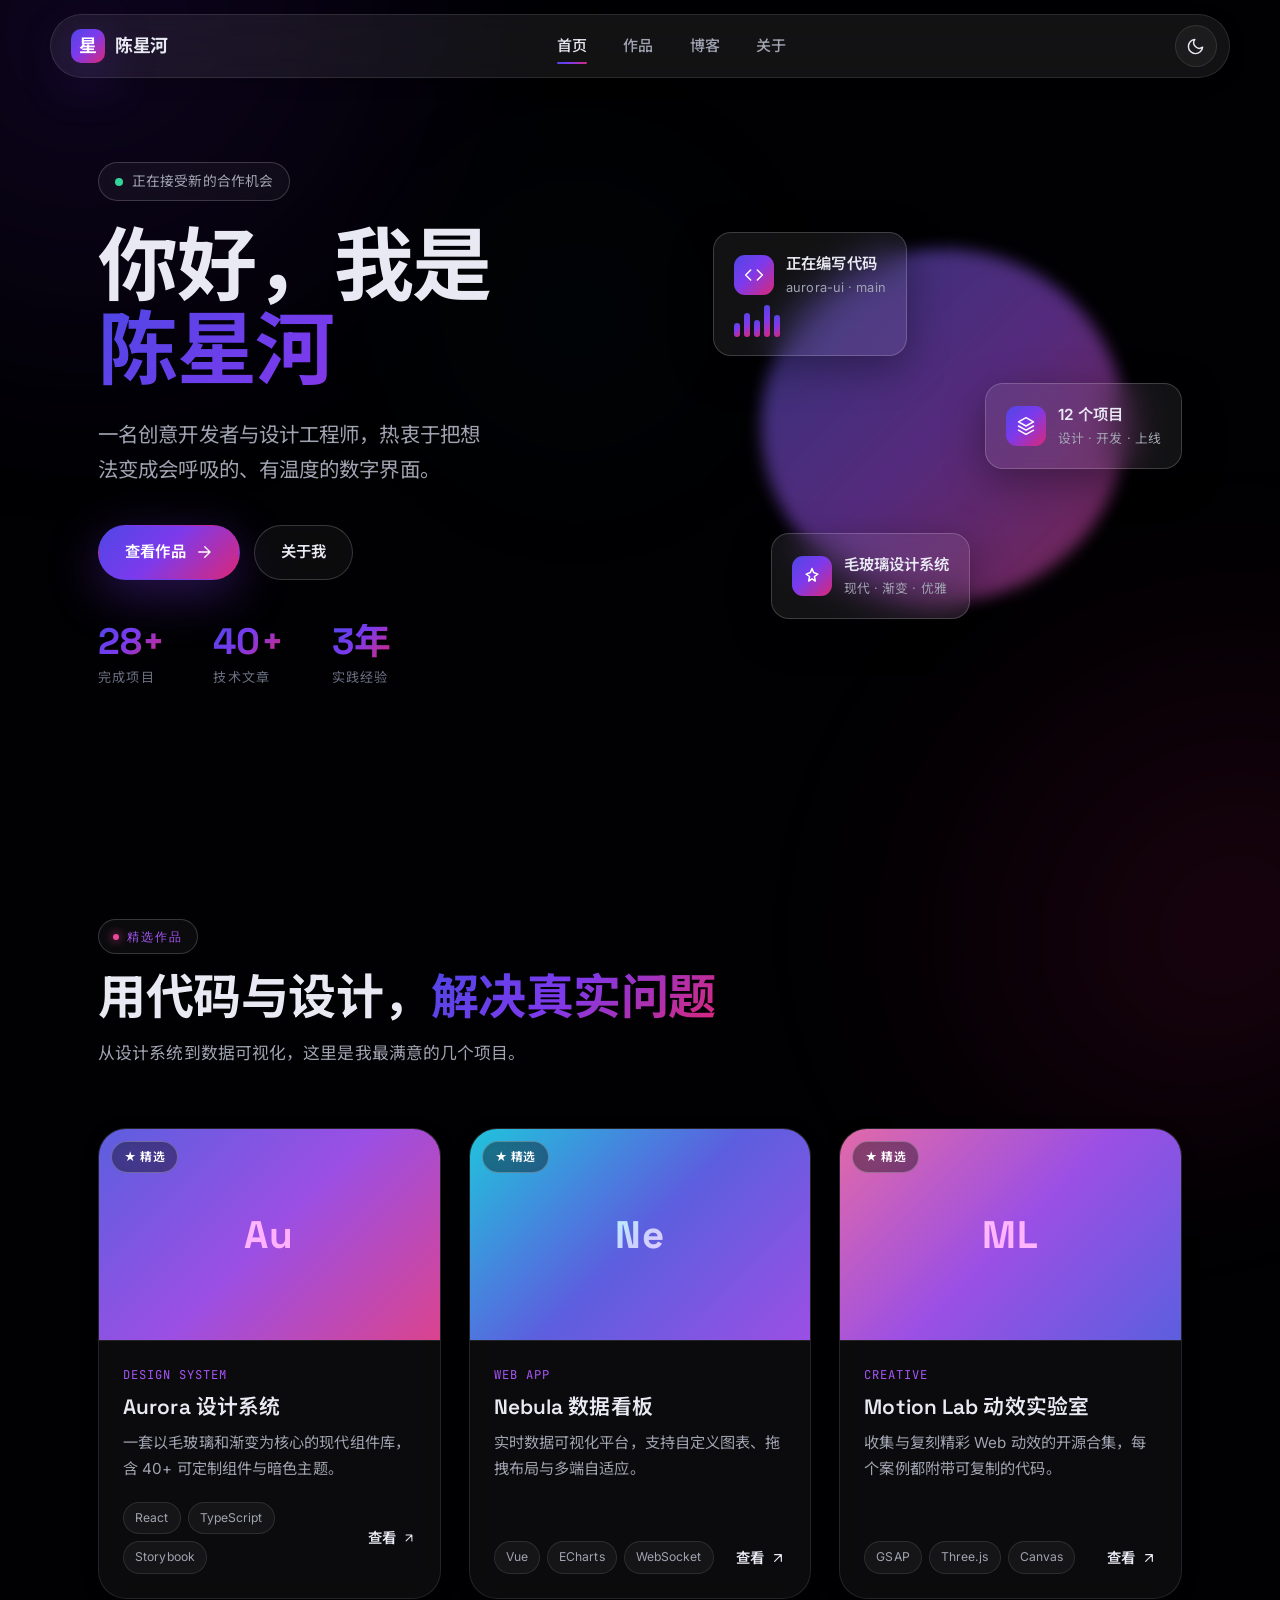
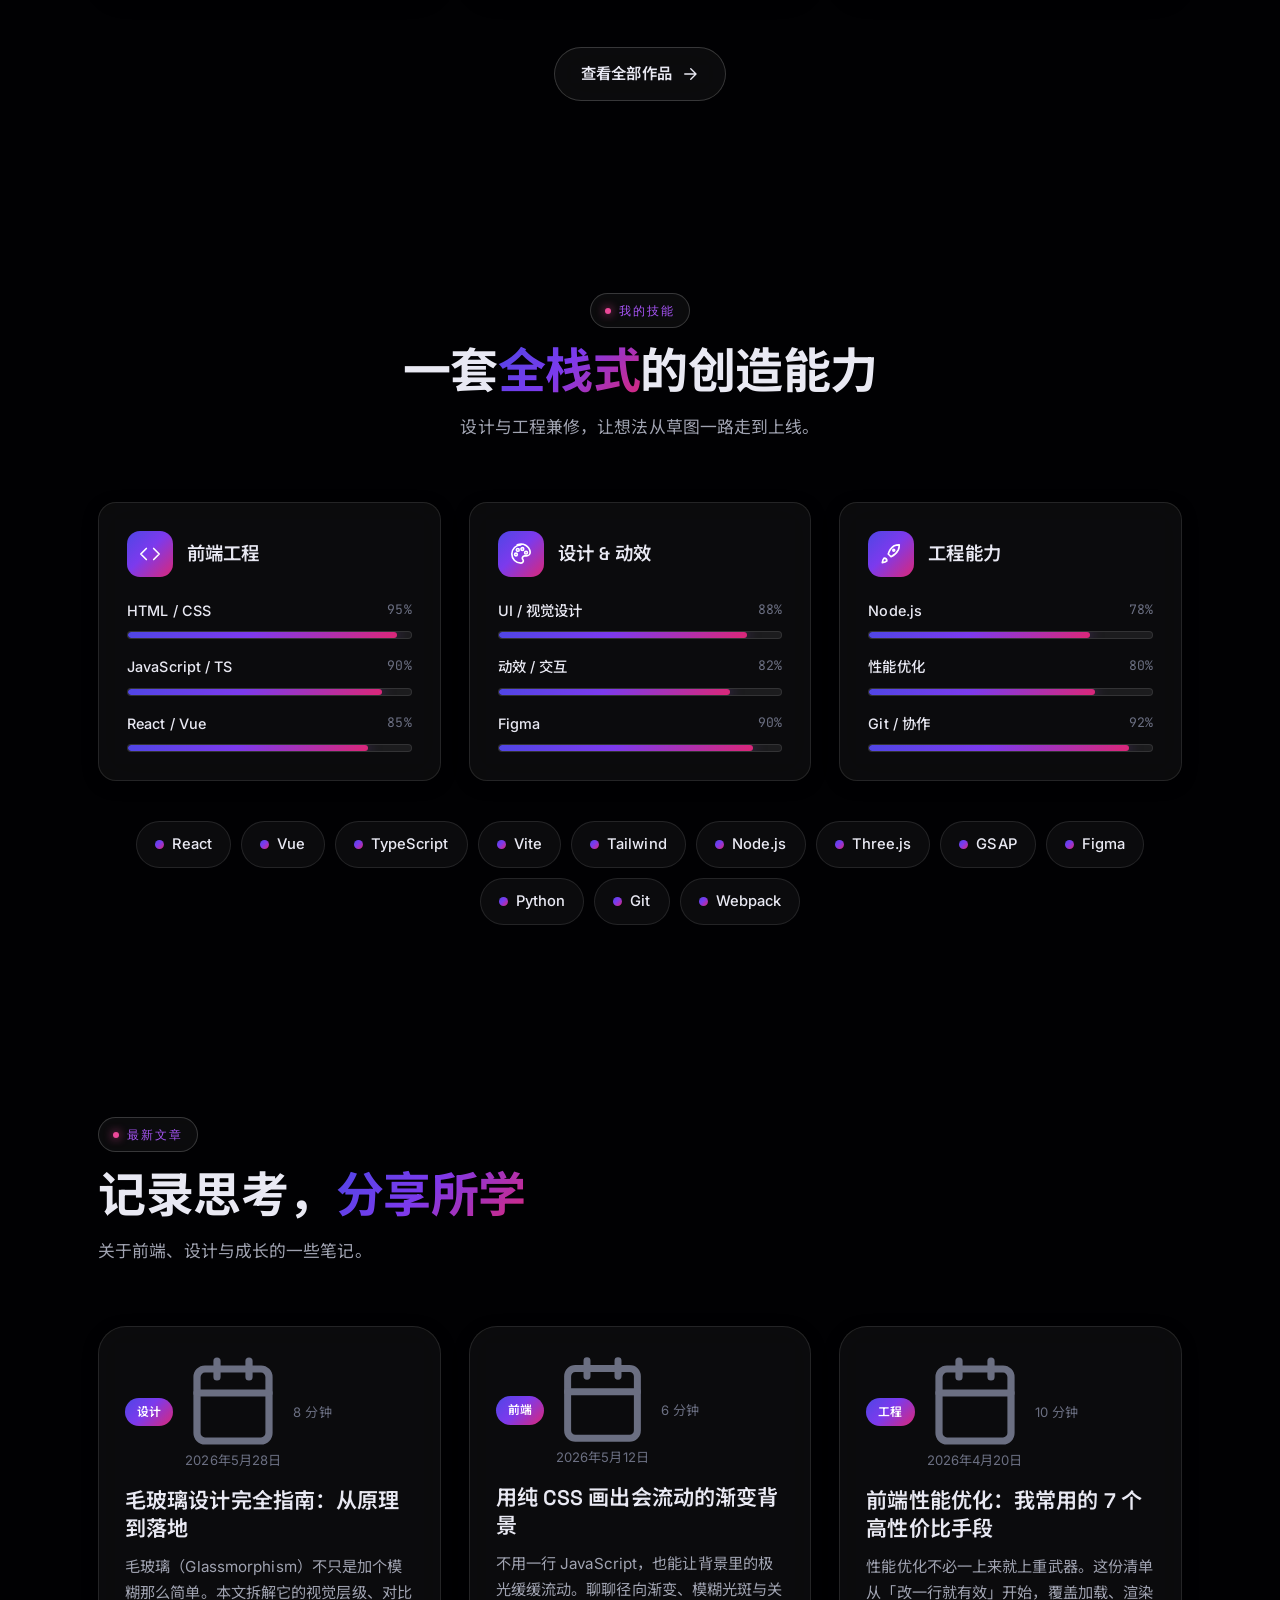
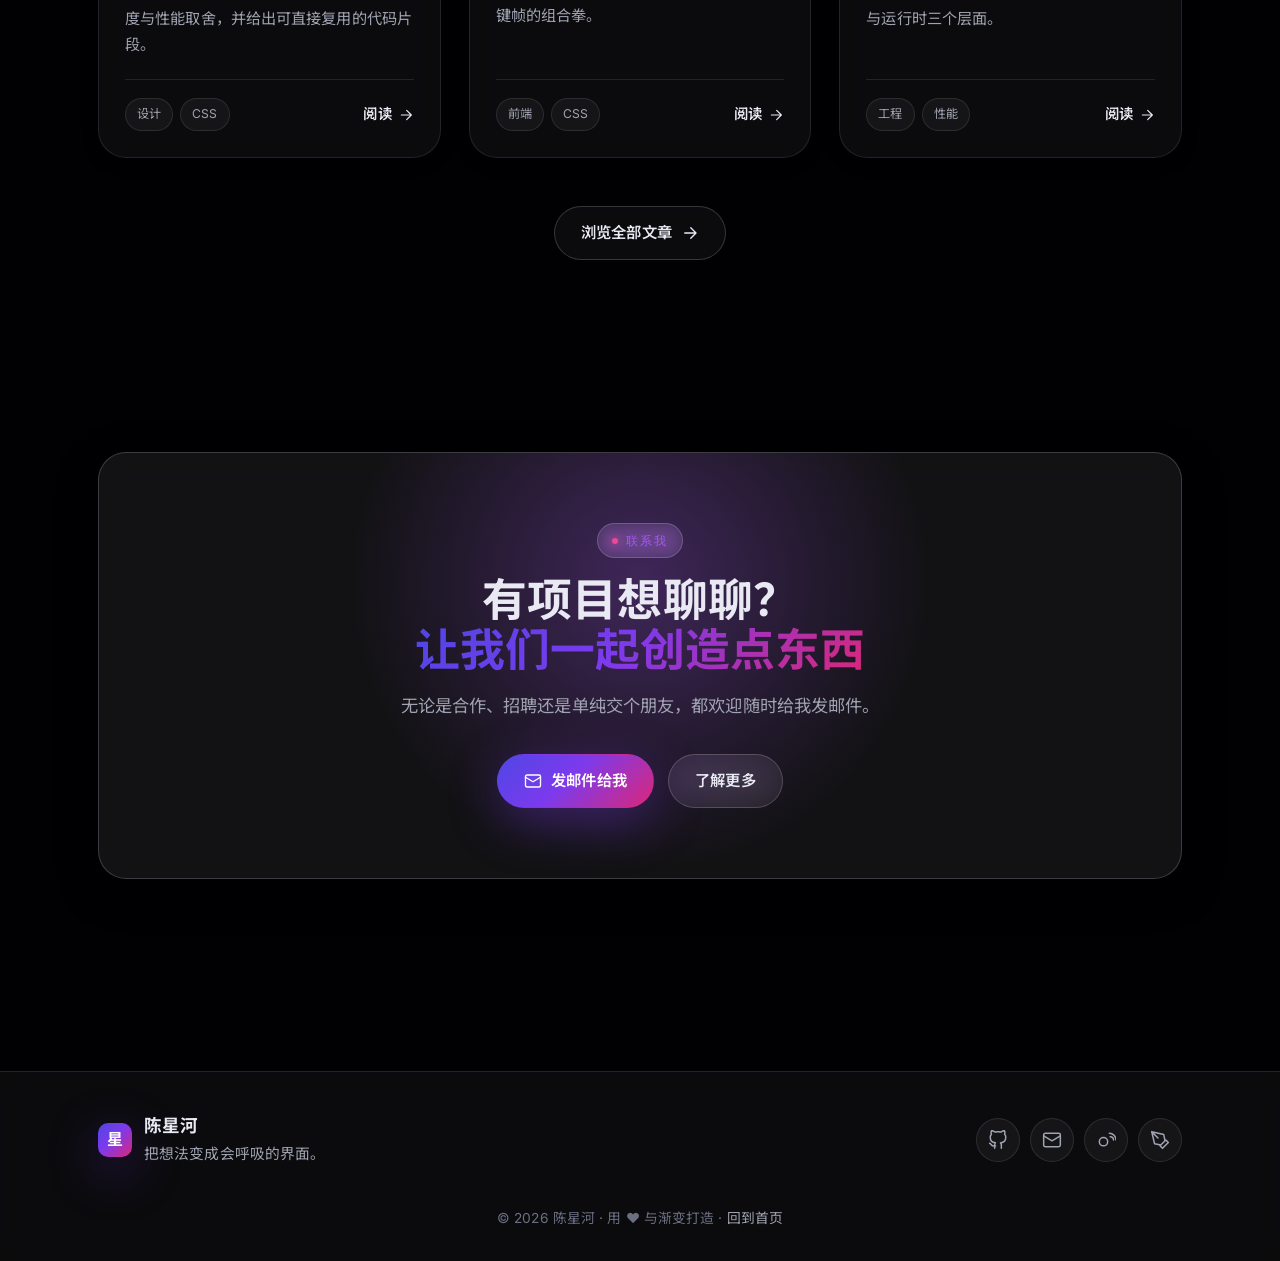
==== index.html @ 420e7c17 "feat: 个人博客与作品集网站（现代渐变·毛玻璃，亮/暗双主题）" ====
<!DOCTYPE html>
<html lang="zh-CN">
<head>
  <meta charset="UTF-8" />
  <meta name="viewport" content="width=device-width, initial-scale=1.0" />
  <title>陈星河 · 创意开发者与设计工程师</title>
  <meta name="description" content="陈星河的个人网站 —— 创意开发者、设计工程师。作品集与技术博客，专注现代界面、动效与体验设计。" />
  <link rel="icon" href="data:image/svg+xml,%3Csvg xmlns='http://www.w3.org/2000/svg' viewBox='0 0 32 32'%3E%3Cdefs%3E%3ClinearGradient id='g' x1='0' y1='0' x2='1' y2='1'%3E%3Cstop offset='0' stop-color='%236366f1'/%3E%3Cstop offset='.5' stop-color='%23a855f7'/%3E%3Cstop offset='1' stop-color='%23ec4899'/%3E%3C/linearGradient%3E%3C/defs%3E%3Crect width='32' height='32' rx='8' fill='url(%23g)'/%3E%3Cpath d='M16 7l2.3 6.2L24.5 15l-6.2 2.3L16 23.5l-2.3-6.2L7.5 15z' fill='white'/%3E%3C/svg%3E" />
  <link rel="preconnect" href="https://fonts.googleapis.com" />
  <link rel="preconnect" href="https://fonts.gstatic.com" crossorigin />
  <link href="https://fonts.googleapis.com/css2?family=Space+Grotesk:wght@400;500;600;700&family=Inter:wght@400;500;600;700&family=JetBrains+Mono:wght@400;500&family=Noto+Sans+SC:wght@400;500;700&display=swap" rel="stylesheet" />
  <link rel="stylesheet" href="css/style.css?v=3" />
  <link rel="stylesheet" href="css/components.css?v=3" />
  <script>(function(){try{if(localStorage.getItem('theme')==='light'){document.documentElement.setAttribute('data-theme','light');}}catch(e){}})();</script>
</head>
<body>
  <main>
    <!-- ============ HERO ============ -->
    <header class="hero">
      <div class="container hero__grid">
        <div class="hero__intro">
          <span class="hero__badge"><span class="dot"></span>正在接受新的合作机会</span>
          <h1 class="hero__title">
            <span class="line">你好，我是</span>
            <span class="line text-grad">陈星河</span>
          </h1>
          <p class="hero__lead">一名创意开发者与设计工程师，热衷于把想法变成会呼吸的、有温度的数字界面。</p>
          <div class="hero__cta">
            <a class="btn btn--primary" href="projects.html">
              查看作品
              <svg viewBox="0 0 24 24" fill="none" stroke="currentColor" stroke-width="1.8" stroke-linecap="round" stroke-linejoin="round"><path d="M5 12h14M13 5l7 7-7 7"/></svg>
            </a>
            <a class="btn btn--ghost" href="about.html">关于我</a>
          </div>
          <div class="hero__meta" id="hero-stats"></div>
        </div>

        <div class="hero__visual">
          <div class="hero__orb"></div>
          <div class="float-card float-card--a glass">
            <div class="fc-row">
              <span class="fc-ico">
                <svg viewBox="0 0 24 24" fill="none" stroke="currentColor" stroke-width="1.8" stroke-linecap="round" stroke-linejoin="round"><path d="M16 18l6-6-6-6M8 6l-6 6 6 6"/></svg>
              </span>
              <div>
                <div class="fc-title">正在编写代码</div>
                <div class="fc-sub">aurora-ui · main</div>
              </div>
            </div>
            <div class="spark"><i></i><i></i><i></i><i></i><i></i></div>
          </div>

          <div class="float-card float-card--b glass">
            <div class="fc-row">
              <span class="fc-ico">
                <svg viewBox="0 0 24 24" fill="none" stroke="currentColor" stroke-width="1.8" stroke-linecap="round" stroke-linejoin="round"><path d="M12 2l9 5-9 5-9-5 9-5zM3 12l9 5 9-5M3 17l9 5 9-5"/></svg>
              </span>
              <div>
                <div class="fc-title">12 个项目</div>
                <div class="fc-sub">设计 · 开发 · 上线</div>
              </div>
            </div>
          </div>

          <div class="float-card float-card--c glass">
            <div class="fc-row">
              <span class="fc-ico">
                <svg viewBox="0 0 24 24" fill="none" stroke="currentColor" stroke-width="1.8" stroke-linecap="round" stroke-linejoin="round"><path d="M12 3l1.9 4.8L19 9.7l-4.1 2.9L16 18l-4-2.6L8 18l1.1-5.4L5 9.7l5.1-1.9z"/></svg>
              </span>
              <div>
                <div class="fc-title">毛玻璃设计系统</div>
                <div class="fc-sub">现代 · 渐变 · 优雅</div>
              </div>
            </div>
          </div>
        </div>
      </div>
    </header>

    <!-- ============ 精选作品 ============ -->
    <section class="section" id="work">
      <div class="container">
        <div class="section-head">
          <span class="eyebrow reveal">精选作品</span>
          <h2 class="section-title reveal" data-delay="1">用代码与设计，<span class="text-grad">解决真实问题</span></h2>
          <p class="section-sub reveal" data-delay="2">从设计系统到数据可视化，这里是我最满意的几个项目。</p>
        </div>
        <div class="grid grid--3" id="featured-projects"></div>
        <div class="center" style="margin-top:48px">
          <a class="btn btn--ghost reveal" href="projects.html">
            查看全部作品
            <svg viewBox="0 0 24 24" fill="none" stroke="currentColor" stroke-width="1.8" stroke-linecap="round" stroke-linejoin="round"><path d="M5 12h14M13 5l7 7-7 7"/></svg>
          </a>
        </div>
      </div>
    </section>

    <!-- ============ 技能栈 ============ -->
    <section class="section section--tight" id="skills-section">
      <div class="container">
        <div class="section-head center">
          <span class="eyebrow reveal">我的技能</span>
          <h2 class="section-title reveal" data-delay="1">一套<span class="text-grad">全栈式</span>的创造能力</h2>
          <p class="section-sub reveal" data-delay="2">设计与工程兼修，让想法从草图一路走到上线。</p>
        </div>
        <div class="grid grid--3" id="skills"></div>
        <div class="chip-cloud reveal" id="stack" style="margin-top:40px;justify-content:center"></div>
      </div>
    </section>

    <!-- ============ 最新文章 ============ -->
    <section class="section" id="writing">
      <div class="container">
        <div class="section-head">
          <span class="eyebrow reveal">最新文章</span>
          <h2 class="section-title reveal" data-delay="1">记录思考，<span class="text-grad">分享所学</span></h2>
          <p class="section-sub reveal" data-delay="2">关于前端、设计与成长的一些笔记。</p>
        </div>
        <div class="grid grid--3" id="recent-posts"></div>
        <div class="center" style="margin-top:48px">
          <a class="btn btn--ghost reveal" href="blog.html">
            浏览全部文章
            <svg viewBox="0 0 24 24" fill="none" stroke="currentColor" stroke-width="1.8" stroke-linecap="round" stroke-linejoin="round"><path d="M5 12h14M13 5l7 7-7 7"/></svg>
          </a>
        </div>
      </div>
    </section>

    <!-- ============ 联系 CTA ============ -->
    <section class="section section--tight">
      <div class="container">
        <div class="cta-card reveal">
          <span class="eyebrow">联系我</span>
          <h2 class="cta-card__title" style="margin-top:18px">有项目想聊聊？<br /><span class="text-grad">让我们一起创造点东西</span></h2>
          <p class="cta-card__sub">无论是合作、招聘还是单纯交个朋友，都欢迎随时给我发邮件。</p>
          <div class="cta-card__actions">
            <a class="btn btn--primary" href="mailto:hello@example.com">
              <svg viewBox="0 0 24 24" fill="none" stroke="currentColor" stroke-width="1.8" stroke-linecap="round" stroke-linejoin="round"><rect x="2" y="4" width="20" height="16" rx="2"/><path d="M22 7l-10 6L2 7"/></svg>
              发邮件给我
            </a>
            <a class="btn btn--ghost" href="about.html">了解更多</a>
          </div>
        </div>
      </div>
    </section>
  </main>

  <script src="js/data.js"></script>
  <script src="js/main.js"></script>
</body>
</html>
---- css/style.css ----
/* ============================================================
   style.css — 核心：设计令牌 / 基础 / 布局 / 背景 / 导航 / 页脚 / 动效
   主题：现代渐变 · 毛玻璃（Glassmorphism）
   ============================================================ */

/* ---------- 设计令牌（默认：暗色） ---------- */
:root {
  /* 品牌渐变 */
  --grad: linear-gradient(135deg, #4f46e5 0%, #7c3aed 45%, #db2777 100%);
  --grad-soft: linear-gradient(135deg, #6366f1 0%, #a855f7 50%, #ec4899 100%);
  --c-indigo: #6366f1;
  --c-violet: #a855f7;
  --c-pink: #ec4899;
  --c-cyan: #22d3ee;

  /* 背景 */
  --bg: #010103;
  --bg-2: #06060a;

  /* 文字 */
  --text: #e9e9f3;
  --text-muted: #a0a3b1;
  --text-dim: #6b6f82;

  /* 玻璃 */
  --glass-bg: rgba(255, 255, 255, 0.045);
  --glass-bg-strong: rgba(255, 255, 255, 0.07);
  --glass-border: rgba(255, 255, 255, 0.10);
  --glass-border-strong: rgba(255, 255, 255, 0.18);
  --glass-blur: 18px;

  /* 阴影 */
  --shadow-sm: 0 4px 16px rgba(0, 0, 0, 0.25);
  --shadow-md: 0 12px 40px rgba(0, 0, 0, 0.35);
  --shadow-glow: 0 14px 50px rgba(124, 58, 237, 0.35);

  /* 形状 */
  --radius-sm: 10px;
  --radius: 18px;
  --radius-lg: 28px;
  --radius-pill: 999px;

  /* 间距与节奏 */
  --container: 1180px;
  --gutter: clamp(20px, 5vw, 48px);
  --section-y: clamp(64px, 9vw, 130px);

  /* 字体 */
  --font-display: "Space Grotesk", "Noto Sans SC", system-ui, -apple-system, "Segoe UI", sans-serif;
  --font-body: "Inter", "Noto Sans SC", system-ui, -apple-system, "Segoe UI", "PingFang SC", "Microsoft YaHei", sans-serif;
  --font-mono: "JetBrains Mono", ui-monospace, "SFMono-Regular", Menlo, Consolas, monospace;

  /* 过渡 */
  --ease: cubic-bezier(0.22, 1, 0.36, 1);
  --t-fast: 0.18s var(--ease);
  --t: 0.32s var(--ease);
  --t-slow: 0.6s var(--ease);

  color-scheme: dark;
}

/* ---------- 浅色主题 ---------- */
[data-theme="light"] {
  --bg: #e6e6ec;
  --bg-2: #dadbe2;
  --text: #21232e;
  --text-muted: #565a68;
  --text-dim: #888d9b;

  --glass-bg: rgba(255, 255, 255, 0.48);
  --glass-bg-strong: rgba(255, 255, 255, 0.64);
  --glass-border: rgba(255, 255, 255, 0.75);
  --glass-border-strong: rgba(90, 80, 120, 0.18);

  --shadow-sm: 0 4px 16px rgba(60, 60, 90, 0.10);
  --shadow-md: 0 16px 44px rgba(60, 60, 90, 0.14);
  --shadow-glow: 0 16px 50px rgba(110, 90, 150, 0.18);

  color-scheme: light;
}

/* ---------- 重置 ---------- */
*,
*::before,
*::after { box-sizing: border-box; }

* { margin: 0; padding: 0; }

html { scroll-behavior: smooth; -webkit-text-size-adjust: 100%; }

@media (prefers-reduced-motion: reduce) {
  html { scroll-behavior: auto; }
  *, *::before, *::after {
    animation-duration: 0.001ms !important;
    animation-iteration-count: 1 !important;
    transition-duration: 0.001ms !important;
  }
}

body {
  font-family: var(--font-body);
  color: var(--text);
  background: var(--bg);
  line-height: 1.7;
  font-size: 16px;
  letter-spacing: 0.1px;
  -webkit-font-smoothing: antialiased;
  text-rendering: optimizeLegibility;
  min-height: 100vh;
  overflow-x: hidden;
}

img, svg { display: block; max-width: 100%; }
a { color: inherit; text-decoration: none; }
ul, ol { list-style: none; }
button { font: inherit; color: inherit; cursor: pointer; border: none; background: none; }
input, textarea { font: inherit; color: inherit; }

::selection { background: rgba(168, 85, 247, 0.35); color: #fff; }

/* 滚动条 */
::-webkit-scrollbar { width: 11px; height: 11px; }
::-webkit-scrollbar-track { background: transparent; }
::-webkit-scrollbar-thumb {
  background: linear-gradient(var(--c-violet), var(--c-pink));
  border-radius: 999px;
  border: 3px solid var(--bg);
}

/* ---------- 极光背景（无需额外标记） ---------- */
body::before,
body::after {
  content: "";
  position: fixed;
  z-index: -2;
  border-radius: 50%;
  filter: blur(90px);
  opacity: 0.16;
  pointer-events: none;
  will-change: transform;
}
body::before {
  width: 60vw; height: 60vw;
  top: -18vw; left: -12vw;
  background: radial-gradient(circle at 30% 30%, #6d28d9, transparent 62%);
  animation: drift-a 22s var(--ease) infinite alternate;
}
body::after {
  width: 55vw; height: 55vw;
  bottom: -20vw; right: -14vw;
  background: radial-gradient(circle at 70% 70%, #be185d, transparent 60%);
  animation: drift-b 26s var(--ease) infinite alternate;
}
/* 第三团光（青色），由 .aurora 元素承载 */
.aurora {
  position: fixed;
  z-index: -2;
  top: 35%; left: 45%;
  width: 42vw; height: 42vw;
  transform: translate(-50%, -50%);
  border-radius: 50%;
  background: radial-gradient(circle, rgba(13, 148, 161, 0.42), transparent 60%);
  filter: blur(100px);
  opacity: 0.1;
  pointer-events: none;
  animation: drift-c 30s var(--ease) infinite alternate;
}
[data-theme="light"] body::before { opacity: 0.32; background: radial-gradient(circle at 30% 30%, #a39cc0, transparent 62%); }
[data-theme="light"] body::after  { opacity: 0.28; background: radial-gradient(circle at 70% 70%, #c7b2c2, transparent 60%); }
[data-theme="light"] .aurora { opacity: 0.18; }

@keyframes drift-a { to { transform: translate(8vw, 10vh) scale(1.12); } }
@keyframes drift-b { to { transform: translate(-7vw, -8vh) scale(1.15); } }
@keyframes drift-c { to { transform: translate(-50%, -50%) translate(6vw, -6vh) scale(1.2); } }

/* ---------- 布局工具 ---------- */
.container {
  width: 100%;
  max-width: var(--container);
  margin-inline: auto;
  padding-inline: var(--gutter);
}
.section { padding-block: var(--section-y); position: relative; }
.section--tight { padding-block: clamp(40px, 6vw, 80px); }

.stack > * + * { margin-top: 1rem; }
.text-grad {
  background: var(--grad);
  -webkit-background-clip: text;
  background-clip: text;
  color: transparent;
}
.center { text-align: center; }
.muted { color: var(--text-muted); }

/* 区块标题 */
.eyebrow {
  display: inline-flex;
  align-items: center;
  gap: 8px;
  font-family: var(--font-mono);
  font-size: 0.78rem;
  letter-spacing: 2px;
  text-transform: uppercase;
  color: var(--c-violet);
  padding: 6px 14px;
  border: 1px solid var(--glass-border-strong);
  border-radius: var(--radius-pill);
  background: var(--glass-bg);
  -webkit-backdrop-filter: blur(8px);
  backdrop-filter: blur(8px);
}
[data-theme="light"] .eyebrow { color: #7c3aed; }
.eyebrow::before {
  content: "";
  width: 6px; height: 6px; border-radius: 50%;
  background: var(--c-pink);
  box-shadow: 0 0 10px var(--c-pink);
}
.section-head { max-width: 640px; margin-bottom: clamp(36px, 5vw, 60px); }
.section-head.center { margin-inline: auto; }
.section-title {
  font-family: var(--font-display);
  font-weight: 700;
  font-size: clamp(1.9rem, 4.5vw, 3rem);
  line-height: 1.1;
  letter-spacing: -0.5px;
  margin-top: 18px;
}
.section-sub { color: var(--text-muted); margin-top: 14px; font-size: 1.05rem; }

/* ---------- 按钮 ---------- */
.btn {
  display: inline-flex;
  align-items: center;
  justify-content: center;
  gap: 9px;
  padding: 13px 26px;
  border-radius: var(--radius-pill);
  font-weight: 600;
  font-size: 0.96rem;
  letter-spacing: 0.2px;
  transition: transform var(--t), box-shadow var(--t), background var(--t), border-color var(--t);
  white-space: nowrap;
  border: 1px solid transparent;
}
.btn svg { width: 18px; height: 18px; }
.btn--primary {
  background: var(--grad);
  color: #fff;
  box-shadow: var(--shadow-glow);
}
.btn--primary:hover { transform: translateY(-3px); box-shadow: 0 20px 60px rgba(168, 85, 247, 0.5); }
.btn--ghost {
  background: var(--glass-bg);
  border-color: var(--glass-border-strong);
  color: var(--text);
  -webkit-backdrop-filter: blur(var(--glass-blur));
  backdrop-filter: blur(var(--glass-blur));
}
.btn--ghost:hover { transform: translateY(-3px); background: var(--glass-bg-strong); border-color: var(--c-violet); }
.btn--sm { padding: 9px 18px; font-size: 0.88rem; }

/* 焦点可见性（无障碍） */
:focus-visible {
  outline: 2px solid var(--c-violet);
  outline-offset: 3px;
  border-radius: 4px;
}

/* ---------- 玻璃容器基类 ---------- */
.glass {
  background: var(--glass-bg);
  border: 1px solid var(--glass-border);
  -webkit-backdrop-filter: blur(var(--glass-blur));
  backdrop-filter: blur(var(--glass-blur));
  border-radius: var(--radius);
  box-shadow: var(--shadow-sm);
}

/* ---------- 顶部滚动进度条 ---------- */
.scroll-progress {
  position: fixed;
  top: 0; left: 0;
  height: 3px;
  width: 0%;
  background: var(--grad);
  z-index: 1000;
  transition: width 0.1s linear;
  box-shadow: 0 0 12px rgba(168, 85, 247, 0.7);
}

/* ---------- 导航栏 ---------- */
.nav {
  position: fixed;
  top: 14px; left: 50%;
  transform: translateX(-50%);
  width: min(var(--container), calc(100% - 28px));
  z-index: 900;
  display: flex;
  align-items: center;
  justify-content: space-between;
  gap: 16px;
  padding: 10px 12px 10px 20px;
  border-radius: var(--radius-pill);
  background: var(--glass-bg-strong);
  border: 1px solid var(--glass-border);
  -webkit-backdrop-filter: blur(22px);
  backdrop-filter: blur(22px);
  box-shadow: var(--shadow-sm);
  transition: box-shadow var(--t), background var(--t), top var(--t);
}
.nav.is-scrolled { box-shadow: var(--shadow-md); }
.nav__brand {
  display: inline-flex;
  align-items: center;
  gap: 10px;
  font-family: var(--font-display);
  font-weight: 700;
  font-size: 1.12rem;
  letter-spacing: -0.3px;
}
.nav__logo {
  width: 34px; height: 34px;
  border-radius: 10px;
  background: var(--grad);
  display: grid; place-items: center;
  color: #fff; font-weight: 700;
  box-shadow: var(--shadow-glow);
  flex: none;
}
.nav__links {
  display: flex;
  align-items: center;
  gap: 4px;
}
.nav__links a {
  padding: 8px 16px;
  border-radius: var(--radius-pill);
  color: var(--text-muted);
  font-weight: 500;
  font-size: 0.94rem;
  transition: color var(--t-fast), background var(--t-fast);
  position: relative;
}
.nav__links a:hover { color: var(--text); background: var(--glass-bg); }
.nav__links a.is-active { color: var(--text); }
.nav__links a.is-active::after {
  content: "";
  position: absolute;
  left: 16px; right: 16px; bottom: 3px;
  height: 2px; border-radius: 2px;
  background: var(--grad);
}
.nav__actions { display: flex; align-items: center; gap: 8px; }

/* 主题切换按钮 */
.theme-toggle {
  width: 42px; height: 42px;
  border-radius: 50%;
  display: grid; place-items: center;
  background: var(--glass-bg);
  border: 1px solid var(--glass-border);
  transition: transform var(--t), background var(--t), border-color var(--t);
}
.theme-toggle:hover { transform: rotate(20deg) scale(1.05); border-color: var(--c-violet); }
.theme-toggle svg { width: 19px; height: 19px; }
.theme-toggle .icon-sun { display: none; }
[data-theme="light"] .theme-toggle .icon-sun { display: block; }
[data-theme="light"] .theme-toggle .icon-moon { display: none; }

/* 汉堡菜单（移动端） */
.nav__burger {
  display: none;
  width: 42px; height: 42px;
  border-radius: 50%;
  place-items: center;
  background: var(--glass-bg);
  border: 1px solid var(--glass-border);
}
.nav__burger span {
  display: block; width: 18px; height: 2px;
  background: var(--text); border-radius: 2px;
  transition: transform var(--t), opacity var(--t);
}
.nav__burger span + span { margin-top: 4px; }
.nav.is-open .nav__burger span:nth-child(1) { transform: translateY(6px) rotate(45deg); }
.nav.is-open .nav__burger span:nth-child(2) { opacity: 0; }
.nav.is-open .nav__burger span:nth-child(3) { transform: translateY(-6px) rotate(-45deg); }

/* ---------- 页脚 ---------- */
.footer {
  margin-top: var(--section-y);
  border-top: 1px solid var(--glass-border);
  background: var(--glass-bg);
  -webkit-backdrop-filter: blur(var(--glass-blur));
  backdrop-filter: blur(var(--glass-blur));
}
.footer__inner {
  display: flex;
  flex-wrap: wrap;
  align-items: center;
  justify-content: space-between;
  gap: 24px;
  padding-block: 40px;
}
.footer__brand { display: flex; align-items: center; gap: 12px; }
.footer__tagline { color: var(--text-muted); font-size: 0.92rem; max-width: 360px; }
.socials { display: flex; gap: 10px; }
.socials a {
  width: 44px; height: 44px;
  border-radius: 50%;
  display: grid; place-items: center;
  background: var(--glass-bg);
  border: 1px solid var(--glass-border);
  color: var(--text-muted);
  transition: transform var(--t), color var(--t), border-color var(--t), background var(--t);
}
.socials a:hover { transform: translateY(-4px); color: #fff; background: var(--grad); border-color: transparent; }
.socials svg { width: 20px; height: 20px; }
.footer__bottom {
  text-align: center;
  padding-bottom: 30px;
  color: var(--text-dim);
  font-size: 0.86rem;
}
.footer__bottom a { color: var(--text-muted); }
.footer__bottom a:hover { color: var(--c-violet); }

/* ---------- 返回顶部 ---------- */
.to-top {
  position: fixed;
  right: 22px; bottom: 22px;
  width: 48px; height: 48px;
  border-radius: 50%;
  display: grid; place-items: center;
  background: var(--grad);
  color: #fff;
  box-shadow: var(--shadow-glow);
  z-index: 800;
  opacity: 0;
  transform: translateY(20px) scale(0.8);
  pointer-events: none;
  transition: opacity var(--t), transform var(--t);
}
.to-top.is-visible { opacity: 1; transform: translateY(0) scale(1); pointer-events: auto; }
.to-top:hover { transform: translateY(-3px) scale(1.05); }
.to-top svg { width: 20px; height: 20px; }

/* ---------- 滚动揭示动效 ---------- */
.reveal {
  opacity: 0;
  transform: translateY(28px);
  transition: opacity 0.7s var(--ease), transform 0.7s var(--ease);
}
.reveal.is-visible { opacity: 1; transform: none; }
.reveal[data-delay="1"] { transition-delay: 0.08s; }
.reveal[data-delay="2"] { transition-delay: 0.16s; }
.reveal[data-delay="3"] { transition-delay: 0.24s; }
.reveal[data-delay="4"] { transition-delay: 0.32s; }
.reveal[data-delay="5"] { transition-delay: 0.40s; }

/* ---------- 通用网格 ---------- */
.grid { display: grid; gap: clamp(18px, 2.5vw, 28px); }
.grid--2 { grid-template-columns: repeat(2, 1fr); }
.grid--3 { grid-template-columns: repeat(3, 1fr); }
.grid--auto { grid-template-columns: repeat(auto-fill, minmax(300px, 1fr)); }

/* ---------- 响应式 ---------- */
@media (max-width: 860px) {
  .nav__links {
    position: absolute;
    top: calc(100% + 12px);
    left: 0; right: 0;
    flex-direction: column;
    align-items: stretch;
    gap: 4px;
    padding: 14px;
    border-radius: var(--radius);
    background: var(--glass-bg-strong);
    border: 1px solid var(--glass-border);
    -webkit-backdrop-filter: blur(22px);
    backdrop-filter: blur(22px);
    box-shadow: var(--shadow-md);
    opacity: 0;
    transform: translateY(-10px);
    pointer-events: none;
    transition: opacity var(--t), transform var(--t);
  }
  .nav.is-open .nav__links { opacity: 1; transform: none; pointer-events: auto; }
  .nav__links a { padding: 12px 16px; }
  .nav__links a.is-active::after { display: none; }
  .nav__burger { display: grid; }
  .grid--2, .grid--3 { grid-template-columns: 1fr; }
}

@media (max-width: 560px) {
  .nav { padding: 8px 10px 8px 16px; }
  .nav__brand span { font-size: 1rem; }
  .footer__inner { flex-direction: column; align-items: flex-start; }
}
---- css/components.css ----
/* ============================================================
   components.css — 组件：Hero / 卡片 / 技能 / 时间线 / 统计 / 文章
   依赖 style.css 的设计令牌（:root 变量）
   ============================================================ */

/* ---------- 页面顶部留白（避开固定导航） ---------- */
.page-top { padding-top: clamp(96px, 14vh, 150px); }

/* ============================================================
   HERO
   ============================================================ */
.hero {
  position: relative;
  padding-top: clamp(120px, 18vh, 200px);
  padding-bottom: clamp(60px, 9vw, 120px);
  overflow: hidden;
}
.hero__grid {
  display: grid;
  grid-template-columns: 1.05fr 0.95fr;
  align-items: center;
  gap: clamp(36px, 6vw, 80px);
}
.hero__badge {
  display: inline-flex;
  align-items: center;
  gap: 9px;
  padding: 7px 16px;
  border-radius: var(--radius-pill);
  background: var(--glass-bg);
  border: 1px solid var(--glass-border-strong);
  -webkit-backdrop-filter: blur(10px);
  backdrop-filter: blur(10px);
  font-size: 0.86rem;
  color: var(--text-muted);
  margin-bottom: 24px;
}
.hero__badge .dot {
  width: 8px; height: 8px; border-radius: 50%;
  background: #34d399;
  box-shadow: 0 0 0 0 rgba(52, 211, 153, 0.6);
  animation: pulse 2.4s infinite;
}
@keyframes pulse {
  0%   { box-shadow: 0 0 0 0 rgba(52, 211, 153, 0.55); }
  70%  { box-shadow: 0 0 0 9px rgba(52, 211, 153, 0); }
  100% { box-shadow: 0 0 0 0 rgba(52, 211, 153, 0); }
}
.hero__title {
  font-family: var(--font-display);
  font-weight: 700;
  font-size: clamp(2.6rem, 7vw, 5rem);
  line-height: 1.04;
  letter-spacing: -1.5px;
}
.hero__title .line { display: block; }
.hero__lead {
  margin-top: 26px;
  font-size: clamp(1.05rem, 2.2vw, 1.28rem);
  color: var(--text-muted);
  max-width: 30ch;
}
.hero__cta { margin-top: 38px; display: flex; flex-wrap: wrap; gap: 14px; }
.hero__meta {
  margin-top: 44px;
  display: flex;
  flex-wrap: wrap;
  gap: clamp(22px, 4vw, 48px);
}
.hero__meta .stat-num {
  font-family: var(--font-display);
  font-weight: 700;
  font-size: clamp(1.7rem, 3.4vw, 2.3rem);
  line-height: 1;
}
.hero__meta .stat-label {
  margin-top: 6px;
  font-size: 0.82rem;
  color: var(--text-dim);
  text-transform: uppercase;
  letter-spacing: 1.2px;
}

/* 右侧悬浮玻璃卡群 */
.hero__visual { position: relative; min-height: 420px; }
.hero__orb {
  position: absolute;
  inset: 8% 12%;
  border-radius: 50%;
  background: var(--grad-soft);
  filter: blur(8px);
  opacity: 0.5;
  animation: floaty 7s ease-in-out infinite;
}
.float-card {
  position: absolute;
  padding: 18px 20px;
  border-radius: var(--radius);
  background: var(--glass-bg-strong);
  border: 1px solid var(--glass-border-strong);
  -webkit-backdrop-filter: blur(var(--glass-blur));
  backdrop-filter: blur(var(--glass-blur));
  box-shadow: var(--shadow-md);
  animation: floaty 6s ease-in-out infinite;
}
.float-card .fc-row { display: flex; align-items: center; gap: 12px; }
.float-card .fc-ico {
  width: 40px; height: 40px; border-radius: 11px;
  display: grid; place-items: center;
  background: var(--grad);
  color: #fff; flex: none;
}
.float-card .fc-ico svg { width: 20px; height: 20px; }
.float-card .fc-title { font-weight: 600; font-size: 0.96rem; }
.float-card .fc-sub { font-size: 0.8rem; color: var(--text-muted); }
.float-card--a { top: 4%;  left: 2%;  animation-delay: 0s; }
.float-card--b { top: 40%; right: 0;  animation-delay: 1.4s; }
.float-card--c { bottom: 4%; left: 14%; animation-delay: 0.7s; }
.float-card .spark {
  display: flex; align-items: flex-end; gap: 4px; height: 34px; margin-top: 4px;
}
.float-card .spark i {
  width: 6px; border-radius: 3px;
  background: var(--grad);
  animation: bar 1.6s var(--ease) infinite alternate;
}
.float-card .spark i:nth-child(1){ height: 40%; animation-delay: 0s; }
.float-card .spark i:nth-child(2){ height: 70%; animation-delay: .15s; }
.float-card .spark i:nth-child(3){ height: 50%; animation-delay: .3s; }
.float-card .spark i:nth-child(4){ height: 95%; animation-delay: .45s; }
.float-card .spark i:nth-child(5){ height: 65%; animation-delay: .6s; }
@keyframes bar { to { transform: scaleY(0.55); } }
@keyframes floaty {
  0%, 100% { transform: translateY(0); }
  50% { transform: translateY(-16px); }
}

/* ============================================================
   通用卡片悬浮高光
   ============================================================ */
.card-hover {
  transition: transform var(--t), box-shadow var(--t), border-color var(--t), background var(--t);
}
.card-hover:hover {
  transform: translateY(-6px);
  box-shadow: var(--shadow-md);
  border-color: var(--glass-border-strong);
}

/* ============================================================
   项目卡片
   ============================================================ */
.project-card {
  display: flex;
  flex-direction: column;
  overflow: hidden;
  background: var(--glass-bg);
  border: 1px solid var(--glass-border);
  -webkit-backdrop-filter: blur(var(--glass-blur));
  backdrop-filter: blur(var(--glass-blur));
  border-radius: var(--radius-lg);
  box-shadow: var(--shadow-sm);
}
.project-card__media {
  position: relative;
  aspect-ratio: 16 / 10;
  display: grid;
  place-items: center;
  overflow: hidden;
  border-bottom: 1px solid var(--glass-border);
}
.project-card__media .cover {
  position: absolute;
  inset: 0;
  opacity: 0.92;
  transition: transform var(--t-slow);
}
.project-card:hover .project-card__media .cover { transform: scale(1.06); }
.project-card__media .glyph {
  position: relative;
  font-family: var(--font-display);
  font-weight: 700;
  font-size: 2.4rem;
  color: #fff;
  mix-blend-mode: overlay;
  letter-spacing: 1px;
}
.project-card__feat {
  position: absolute;
  top: 12px; left: 12px;
  padding: 5px 12px;
  border-radius: var(--radius-pill);
  font-size: 0.74rem;
  font-weight: 600;
  letter-spacing: 0.5px;
  background: rgba(0, 0, 0, 0.42);
  color: #fff;
  -webkit-backdrop-filter: blur(8px);
  backdrop-filter: blur(8px);
  border: 1px solid rgba(255, 255, 255, 0.25);
}
.project-card__body { padding: 24px; display: flex; flex-direction: column; flex: 1; }
.project-card__cat {
  font-family: var(--font-mono);
  font-size: 0.76rem;
  letter-spacing: 1px;
  text-transform: uppercase;
  color: var(--c-violet);
}
[data-theme="light"] .project-card__cat { color: #7c3aed; }
.project-card__title {
  font-family: var(--font-display);
  font-weight: 600;
  font-size: 1.3rem;
  margin-top: 8px;
  line-height: 1.25;
}
.project-card__desc {
  color: var(--text-muted);
  font-size: 0.95rem;
  margin-top: 10px;
  flex: 1;
}
.project-card__foot {
  margin-top: 20px;
  display: flex;
  align-items: center;
  justify-content: space-between;
  gap: 12px;
}
.tag-row { display: flex; flex-wrap: wrap; gap: 7px; }
.tag {
  font-size: 0.76rem;
  padding: 5px 11px;
  border-radius: var(--radius-pill);
  background: var(--glass-bg);
  border: 1px solid var(--glass-border);
  color: var(--text-muted);
}
.project-card__link {
  display: inline-flex;
  align-items: center;
  gap: 6px;
  font-weight: 600;
  font-size: 0.9rem;
  color: var(--text);
  white-space: nowrap;
}
.project-card__link svg { width: 16px; height: 16px; transition: transform var(--t-fast); }
.project-card:hover .project-card__link svg { transform: translate(3px, -3px); }

/* ============================================================
   博客文章卡片
   ============================================================ */
.post-card {
  display: flex;
  flex-direction: column;
  padding: 26px;
  background: var(--glass-bg);
  border: 1px solid var(--glass-border);
  -webkit-backdrop-filter: blur(var(--glass-blur));
  backdrop-filter: blur(var(--glass-blur));
  border-radius: var(--radius-lg);
  box-shadow: var(--shadow-sm);
  height: 100%;
}
.post-card__meta {
  display: flex;
  align-items: center;
  gap: 12px;
  font-size: 0.82rem;
  color: var(--text-dim);
}
.post-card__cat {
  padding: 4px 12px;
  border-radius: var(--radius-pill);
  background: var(--grad);
  color: #fff;
  font-weight: 600;
  font-size: 0.74rem;
}
.post-card__title {
  font-family: var(--font-display);
  font-weight: 600;
  font-size: 1.32rem;
  line-height: 1.3;
  margin-top: 16px;
  transition: color var(--t-fast);
}
.post-card:hover .post-card__title { color: var(--c-violet); }
[data-theme="light"] .post-card:hover .post-card__title { color: #7c3aed; }
.post-card__excerpt {
  color: var(--text-muted);
  font-size: 0.95rem;
  margin-top: 12px;
  flex: 1;
}
.post-card__foot {
  margin-top: 22px;
  padding-top: 18px;
  border-top: 1px solid var(--glass-border);
  display: flex;
  align-items: center;
  justify-content: space-between;
}
.post-card__read {
  display: inline-flex;
  align-items: center;
  gap: 6px;
  font-weight: 600;
  font-size: 0.9rem;
}
.post-card__read svg { width: 16px; height: 16px; transition: transform var(--t-fast); }
.post-card:hover .post-card__read svg { transform: translateX(4px); }

/* 头条大卡（博客页首篇） */
.post-feature {
  display: grid;
  grid-template-columns: 1.1fr 1fr;
  gap: 0;
  overflow: hidden;
  border-radius: var(--radius-lg);
  background: var(--glass-bg);
  border: 1px solid var(--glass-border);
  -webkit-backdrop-filter: blur(var(--glass-blur));
  backdrop-filter: blur(var(--glass-blur));
  box-shadow: var(--shadow-md);
}
.post-feature__media {
  position: relative;
  min-height: 280px;
  display: grid; place-items: center;
  overflow: hidden;
}
.post-feature__media .glyph {
  font-family: var(--font-display);
  font-weight: 700;
  font-size: 3rem;
  color: #fff;
  mix-blend-mode: overlay;
}
.post-feature__body { padding: clamp(28px, 4vw, 48px); display: flex; flex-direction: column; justify-content: center; }
.post-feature__title {
  font-family: var(--font-display);
  font-weight: 700;
  font-size: clamp(1.6rem, 3vw, 2.3rem);
  line-height: 1.15;
  margin-top: 18px;
}
.post-feature__excerpt { color: var(--text-muted); margin-top: 16px; font-size: 1.02rem; }
.post-feature__foot { margin-top: 28px; display: flex; align-items: center; gap: 16px; }

/* ---------- 标签筛选条 ---------- */
.filter-bar {
  display: flex;
  flex-wrap: wrap;
  gap: 10px;
  margin-bottom: 40px;
}
.filter-chip {
  padding: 9px 18px;
  border-radius: var(--radius-pill);
  background: var(--glass-bg);
  border: 1px solid var(--glass-border);
  color: var(--text-muted);
  font-size: 0.9rem;
  font-weight: 500;
  transition: color var(--t-fast), background var(--t-fast), border-color var(--t-fast), transform var(--t-fast);
}
.filter-chip:hover { color: var(--text); transform: translateY(-2px); border-color: var(--glass-border-strong); }
.filter-chip.is-active {
  background: var(--grad);
  color: #fff;
  border-color: transparent;
  box-shadow: var(--shadow-glow);
}

/* ============================================================
   技能区
   ============================================================ */
.skill-card { padding: 28px; }
.skill-card__head { display: flex; align-items: center; gap: 14px; margin-bottom: 22px; }
.skill-card__ico {
  width: 46px; height: 46px;
  border-radius: 13px;
  display: grid; place-items: center;
  background: var(--grad);
  color: #fff; flex: none;
}
.skill-card__ico svg { width: 22px; height: 22px; }
.skill-card__title { font-family: var(--font-display); font-weight: 600; font-size: 1.15rem; }
.skill {
  margin-bottom: 16px;
}
.skill:last-child { margin-bottom: 0; }
.skill__top {
  display: flex;
  justify-content: space-between;
  font-size: 0.9rem;
  margin-bottom: 8px;
}
.skill__name { font-weight: 500; }
.skill__pct { color: var(--text-dim); font-family: var(--font-mono); font-size: 0.82rem; }
.skill__track {
  height: 8px;
  border-radius: 999px;
  background: var(--glass-bg-strong);
  border: 1px solid var(--glass-border);
  overflow: hidden;
}
.skill__fill {
  height: 100%;
  width: 0;
  border-radius: 999px;
  background: var(--grad);
  box-shadow: 0 0 14px rgba(168, 85, 247, 0.5);
  transition: width 1.1s var(--ease);
}

/* 技能小标签云 */
.chip-cloud { display: flex; flex-wrap: wrap; gap: 10px; }
.chip {
  display: inline-flex;
  align-items: center;
  gap: 8px;
  padding: 10px 18px;
  border-radius: var(--radius-pill);
  background: var(--glass-bg);
  border: 1px solid var(--glass-border);
  font-size: 0.92rem;
  font-weight: 500;
  transition: transform var(--t-fast), border-color var(--t-fast), color var(--t-fast);
}
.chip:hover { transform: translateY(-3px); border-color: var(--c-violet); }
.chip .chip__dot { width: 9px; height: 9px; border-radius: 50%; background: var(--grad); flex: none; }

/* ============================================================
   统计数字
   ============================================================ */
.stats { display: grid; grid-template-columns: repeat(4, 1fr); gap: clamp(16px, 2.5vw, 28px); }
.stat-card { padding: 30px 24px; text-align: center; }
.stat-card__num {
  font-family: var(--font-display);
  font-weight: 700;
  font-size: clamp(2rem, 4vw, 2.9rem);
  line-height: 1;
  background: var(--grad);
  -webkit-background-clip: text;
  background-clip: text;
  color: transparent;
}
.stat-card__label { margin-top: 12px; color: var(--text-muted); font-size: 0.92rem; }

/* ============================================================
   时间线（关于页）
   ============================================================ */
.timeline { position: relative; padding-left: 34px; }
.timeline::before {
  content: "";
  position: absolute;
  left: 7px; top: 6px; bottom: 6px;
  width: 2px;
  background: linear-gradient(var(--c-indigo), var(--c-pink), transparent);
}
.tl-item { position: relative; padding-bottom: 38px; }
.tl-item:last-child { padding-bottom: 0; }
.tl-item::before {
  content: "";
  position: absolute;
  left: -34px; top: 4px;
  width: 16px; height: 16px;
  border-radius: 50%;
  background: var(--grad);
  border: 3px solid var(--bg);
  box-shadow: 0 0 0 3px var(--glass-border-strong);
}
.tl-date {
  font-family: var(--font-mono);
  font-size: 0.8rem;
  letter-spacing: 0.5px;
  color: var(--c-violet);
}
[data-theme="light"] .tl-date { color: #7c3aed; }
.tl-title { font-family: var(--font-display); font-weight: 600; font-size: 1.18rem; margin-top: 6px; }
.tl-org { color: var(--text-muted); font-size: 0.92rem; margin-top: 2px; }
.tl-desc { color: var(--text-muted); font-size: 0.95rem; margin-top: 10px; }

/* ============================================================
   关于页 · 头像 / 简介
   ============================================================ */
.about-grid {
  display: grid;
  grid-template-columns: 0.85fr 1.15fr;
  gap: clamp(36px, 6vw, 72px);
  align-items: start;
}
.avatar-wrap {
  position: relative;
  border-radius: var(--radius-lg);
  overflow: hidden;
  aspect-ratio: 4 / 5;
  border: 1px solid var(--glass-border-strong);
  box-shadow: var(--shadow-md);
}
.avatar-wrap .avatar-bg {
  position: absolute; inset: 0;
  background: var(--grad-soft);
}
.avatar-wrap .avatar-glyph {
  position: absolute; inset: 0;
  display: grid; place-items: center;
  font-family: var(--font-display);
  font-weight: 700;
  font-size: 5rem;
  color: rgba(255, 255, 255, 0.92);
}
.about-name {
  font-family: var(--font-display);
  font-weight: 700;
  font-size: clamp(2rem, 4vw, 2.8rem);
  line-height: 1.1;
  letter-spacing: -0.5px;
}
.about-role { color: var(--c-violet); font-weight: 600; margin-top: 8px; font-size: 1.1rem; }
[data-theme="light"] .about-role { color: #7c3aed; }
.about-bio { color: var(--text-muted); margin-top: 20px; font-size: 1.05rem; }
.about-bio p + p { margin-top: 14px; }
.about-facts {
  margin-top: 28px;
  display: grid;
  grid-template-columns: repeat(2, 1fr);
  gap: 14px;
}
.fact {
  display: flex;
  align-items: center;
  gap: 12px;
  padding: 14px 16px;
  border-radius: var(--radius-sm);
  background: var(--glass-bg);
  border: 1px solid var(--glass-border);
}
.fact .fact-ico {
  width: 38px; height: 38px; border-radius: 10px;
  display: grid; place-items: center;
  background: var(--glass-bg-strong);
  border: 1px solid var(--glass-border);
  color: var(--c-violet);
  flex: none;
}
[data-theme="light"] .fact .fact-ico { color: #7c3aed; }
.fact .fact-ico svg { width: 18px; height: 18px; }
.fact .fact-label { font-size: 0.76rem; color: var(--text-dim); text-transform: uppercase; letter-spacing: 0.6px; }
.fact .fact-value { font-weight: 600; font-size: 0.95rem; }

/* ============================================================
   联系区（CTA 卡）
   ============================================================ */
.cta-card {
  position: relative;
  overflow: hidden;
  padding: clamp(36px, 6vw, 70px);
  text-align: center;
  border-radius: var(--radius-lg);
  background: var(--glass-bg-strong);
  border: 1px solid var(--glass-border-strong);
  -webkit-backdrop-filter: blur(var(--glass-blur));
  backdrop-filter: blur(var(--glass-blur));
  box-shadow: var(--shadow-md);
}
.cta-card::before {
  content: "";
  position: absolute;
  top: -40%; left: 50%;
  width: 70%; height: 140%;
  transform: translateX(-50%);
  background: radial-gradient(circle, rgba(168, 85, 247, 0.30), transparent 60%);
  pointer-events: none;
}
.cta-card > * { position: relative; }
.cta-card__title {
  font-family: var(--font-display);
  font-weight: 700;
  font-size: clamp(1.8rem, 4vw, 2.8rem);
  line-height: 1.1;
}
.cta-card__sub { color: var(--text-muted); margin-top: 16px; font-size: 1.08rem; max-width: 48ch; margin-inline: auto; }
.cta-card__actions { margin-top: 34px; display: flex; flex-wrap: wrap; gap: 14px; justify-content: center; }

/* ============================================================
   文章阅读页（post.html）
   ============================================================ */
.article { max-width: 760px; margin-inline: auto; }
.article__head { text-align: center; margin-bottom: clamp(30px, 5vw, 52px); }
.article__meta {
  display: inline-flex;
  align-items: center;
  gap: 12px;
  font-size: 0.86rem;
  color: var(--text-dim);
  margin-bottom: 18px;
}
.article__cat {
  padding: 4px 13px;
  border-radius: var(--radius-pill);
  background: var(--grad);
  color: #fff;
  font-weight: 600;
  font-size: 0.76rem;
}
.article__title {
  font-family: var(--font-display);
  font-weight: 700;
  font-size: clamp(2rem, 5vw, 3.2rem);
  line-height: 1.12;
  letter-spacing: -0.5px;
}
.article__cover {
  height: clamp(220px, 36vw, 380px);
  border-radius: var(--radius-lg);
  margin-bottom: clamp(34px, 5vw, 56px);
  display: grid; place-items: center;
  overflow: hidden;
  border: 1px solid var(--glass-border);
}
.article__cover .glyph {
  font-family: var(--font-display);
  font-weight: 700;
  font-size: 3.4rem;
  color: #fff;
  mix-blend-mode: overlay;
}

/* 文章正文排版 */
.prose { font-size: 1.08rem; line-height: 1.85; color: var(--text); }
.prose > * + * { margin-top: 1.25em; }
.prose h2 {
  font-family: var(--font-display);
  font-weight: 700;
  font-size: 1.7rem;
  line-height: 1.25;
  margin-top: 2em;
  letter-spacing: -0.3px;
}
.prose h3 {
  font-family: var(--font-display);
  font-weight: 600;
  font-size: 1.32rem;
  margin-top: 1.6em;
}
.prose p { color: var(--text-muted); }
.prose strong { color: var(--text); font-weight: 600; }
.prose a { color: var(--c-violet); border-bottom: 1px solid var(--glass-border-strong); }
[data-theme="light"] .prose a { color: #7c3aed; }
.prose a:hover { border-bottom-color: var(--c-violet); }
.prose ul, .prose ol { padding-left: 1.4em; color: var(--text-muted); }
.prose ul { list-style: disc; }
.prose ol { list-style: decimal; }
.prose li + li { margin-top: 0.5em; }
.prose blockquote {
  padding: 16px 24px;
  border-left: 3px solid var(--c-violet);
  background: var(--glass-bg);
  border-radius: 0 var(--radius-sm) var(--radius-sm) 0;
  color: var(--text-muted);
  font-style: italic;
}
.prose code {
  font-family: var(--font-mono);
  font-size: 0.88em;
  padding: 2px 7px;
  border-radius: 6px;
  background: var(--glass-bg-strong);
  border: 1px solid var(--glass-border);
  color: var(--c-pink);
}
[data-theme="light"] .prose code { color: #be185d; }
.prose pre {
  padding: 20px 22px;
  border-radius: var(--radius);
  background: rgba(0, 0, 0, 0.42);
  border: 1px solid var(--glass-border);
  overflow-x: auto;
  font-family: var(--font-mono);
  font-size: 0.9rem;
  line-height: 1.6;
}
[data-theme="light"] .prose pre { background: rgba(20, 18, 40, 0.05); }
.prose pre code { background: none; border: none; padding: 0; color: var(--text); }
.prose img { border-radius: var(--radius); border: 1px solid var(--glass-border); }
.prose hr { border: none; height: 1px; background: var(--glass-border); margin: 2.4em 0; }

/* 文章页脚（标签 + 分享 + 返回） */
.article__foot {
  max-width: 760px;
  margin: clamp(40px, 6vw, 64px) auto 0;
  padding-top: 30px;
  border-top: 1px solid var(--glass-border);
  display: flex;
  flex-wrap: wrap;
  align-items: center;
  justify-content: space-between;
  gap: 18px;
}

/* 上一篇/下一篇 */
.post-nav {
  max-width: 760px;
  margin: 30px auto 0;
  display: grid;
  grid-template-columns: 1fr 1fr;
  gap: 16px;
}
.post-nav a {
  padding: 20px 22px;
  border-radius: var(--radius);
  background: var(--glass-bg);
  border: 1px solid var(--glass-border);
  transition: transform var(--t), border-color var(--t), background var(--t);
}
.post-nav a:hover { transform: translateY(-3px); border-color: var(--glass-border-strong); background: var(--glass-bg-strong); }
.post-nav .pn-label { font-size: 0.78rem; color: var(--text-dim); text-transform: uppercase; letter-spacing: 1px; }
.post-nav .pn-title { font-weight: 600; margin-top: 6px; }
.post-nav a.pn-next { text-align: right; }

/* 空状态 */
.empty-state {
  text-align: center;
  padding: clamp(50px, 8vw, 90px) 20px;
  color: var(--text-muted);
}
.empty-state .es-emoji { font-size: 3rem; margin-bottom: 16px; }

/* ============================================================
   响应式
   ============================================================ */
@media (max-width: 980px) {
  .hero__grid { grid-template-columns: 1fr; }
  .hero__visual { min-height: 360px; order: -1; }
  .about-grid { grid-template-columns: 1fr; }
  .avatar-wrap { max-width: 340px; }
  .post-feature { grid-template-columns: 1fr; }
  .post-feature__media { min-height: 220px; }
  .stats { grid-template-columns: repeat(2, 1fr); }
}

@media (max-width: 560px) {
  .hero__meta { gap: 22px; }
  .hero__visual { min-height: 320px; }
  .float-card { padding: 14px 16px; }
  .about-facts { grid-template-columns: 1fr; }
  .post-nav { grid-template-columns: 1fr; }
  .post-nav a.pn-next { text-align: left; }
  .article__foot { flex-direction: column; align-items: flex-start; }
}
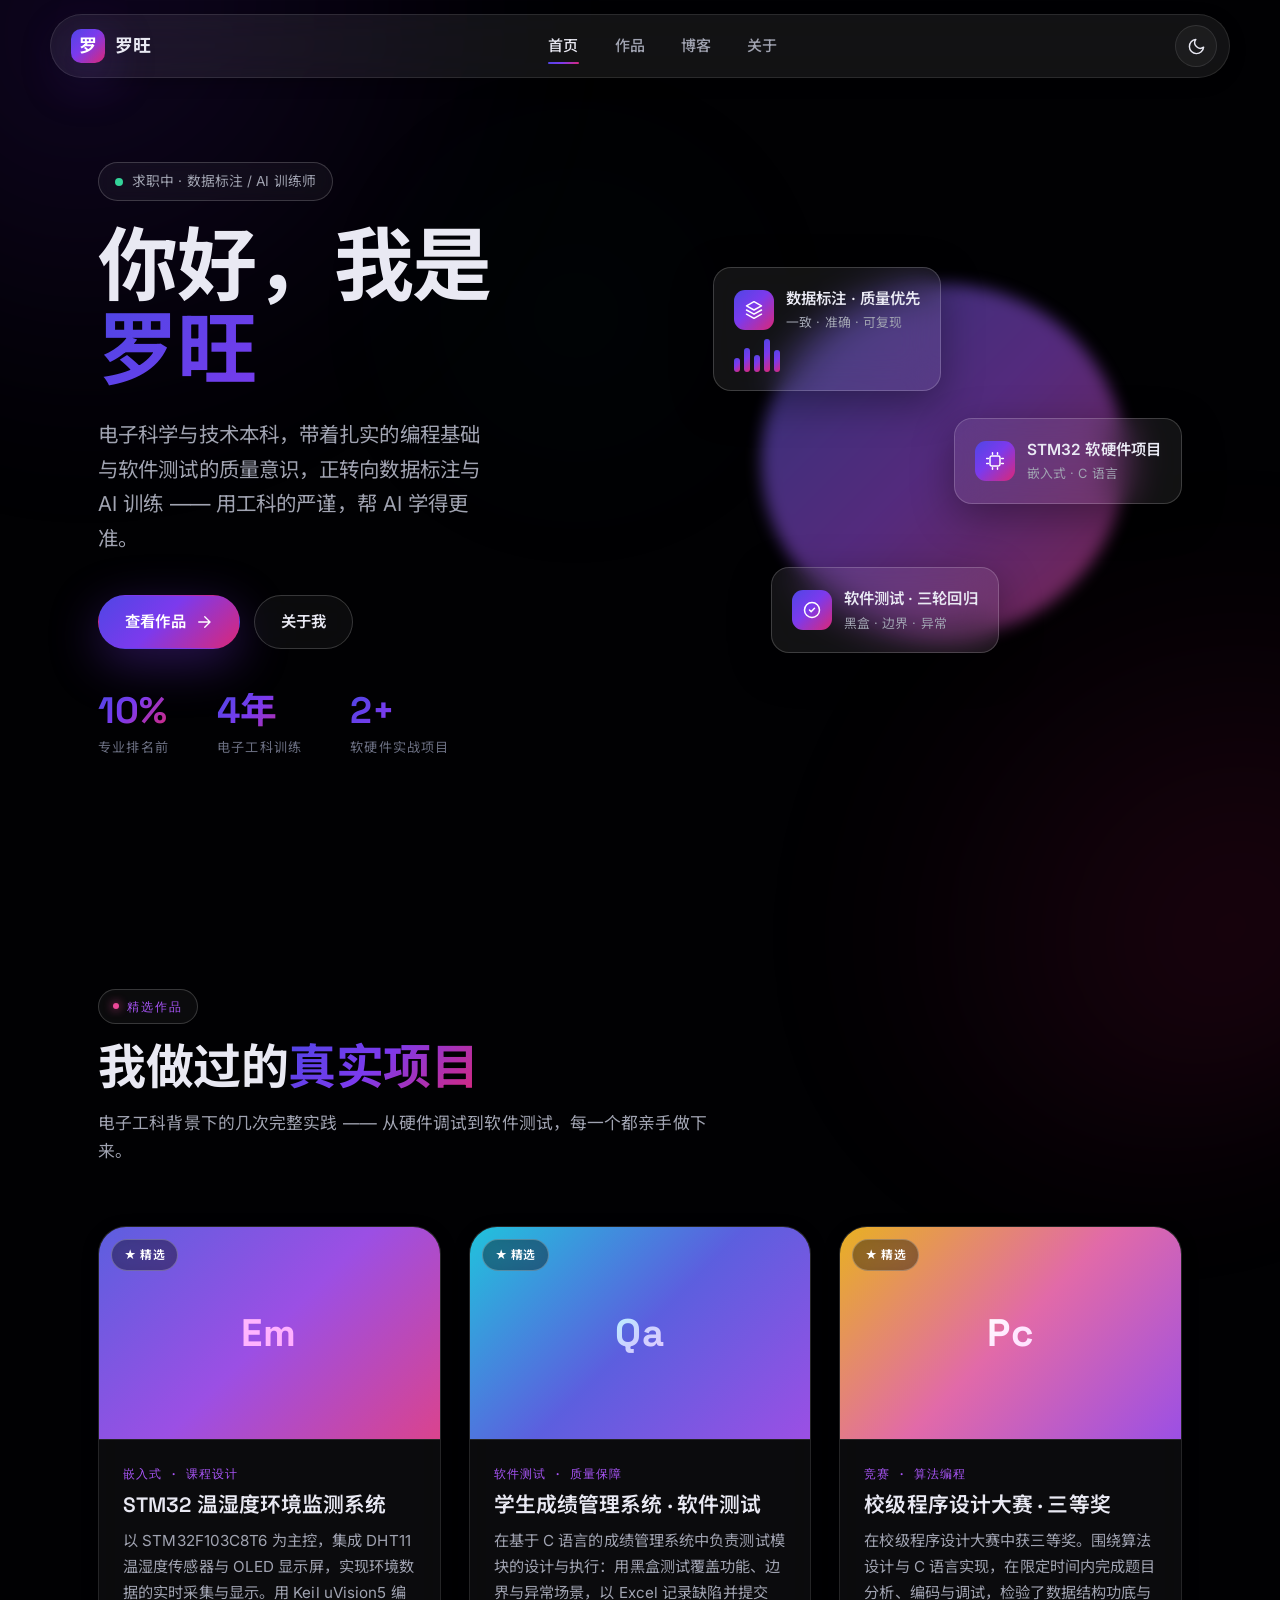
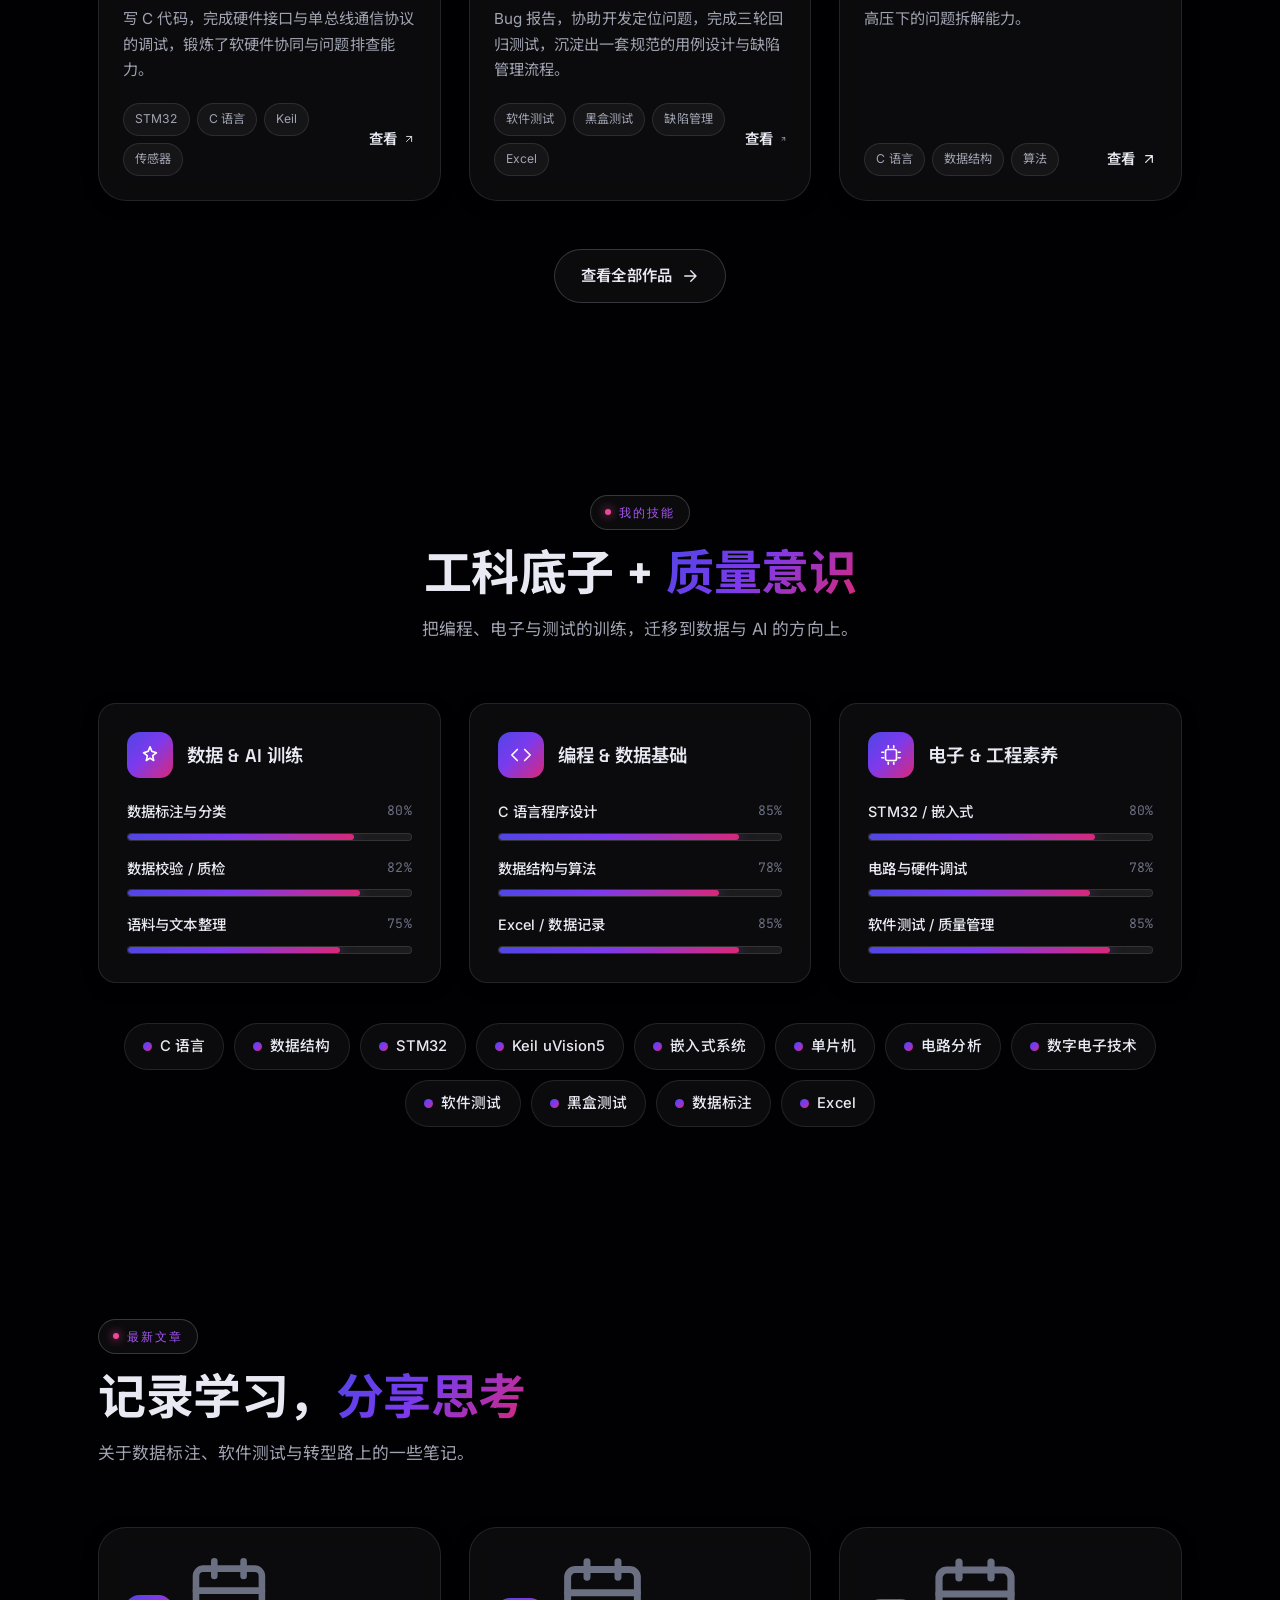
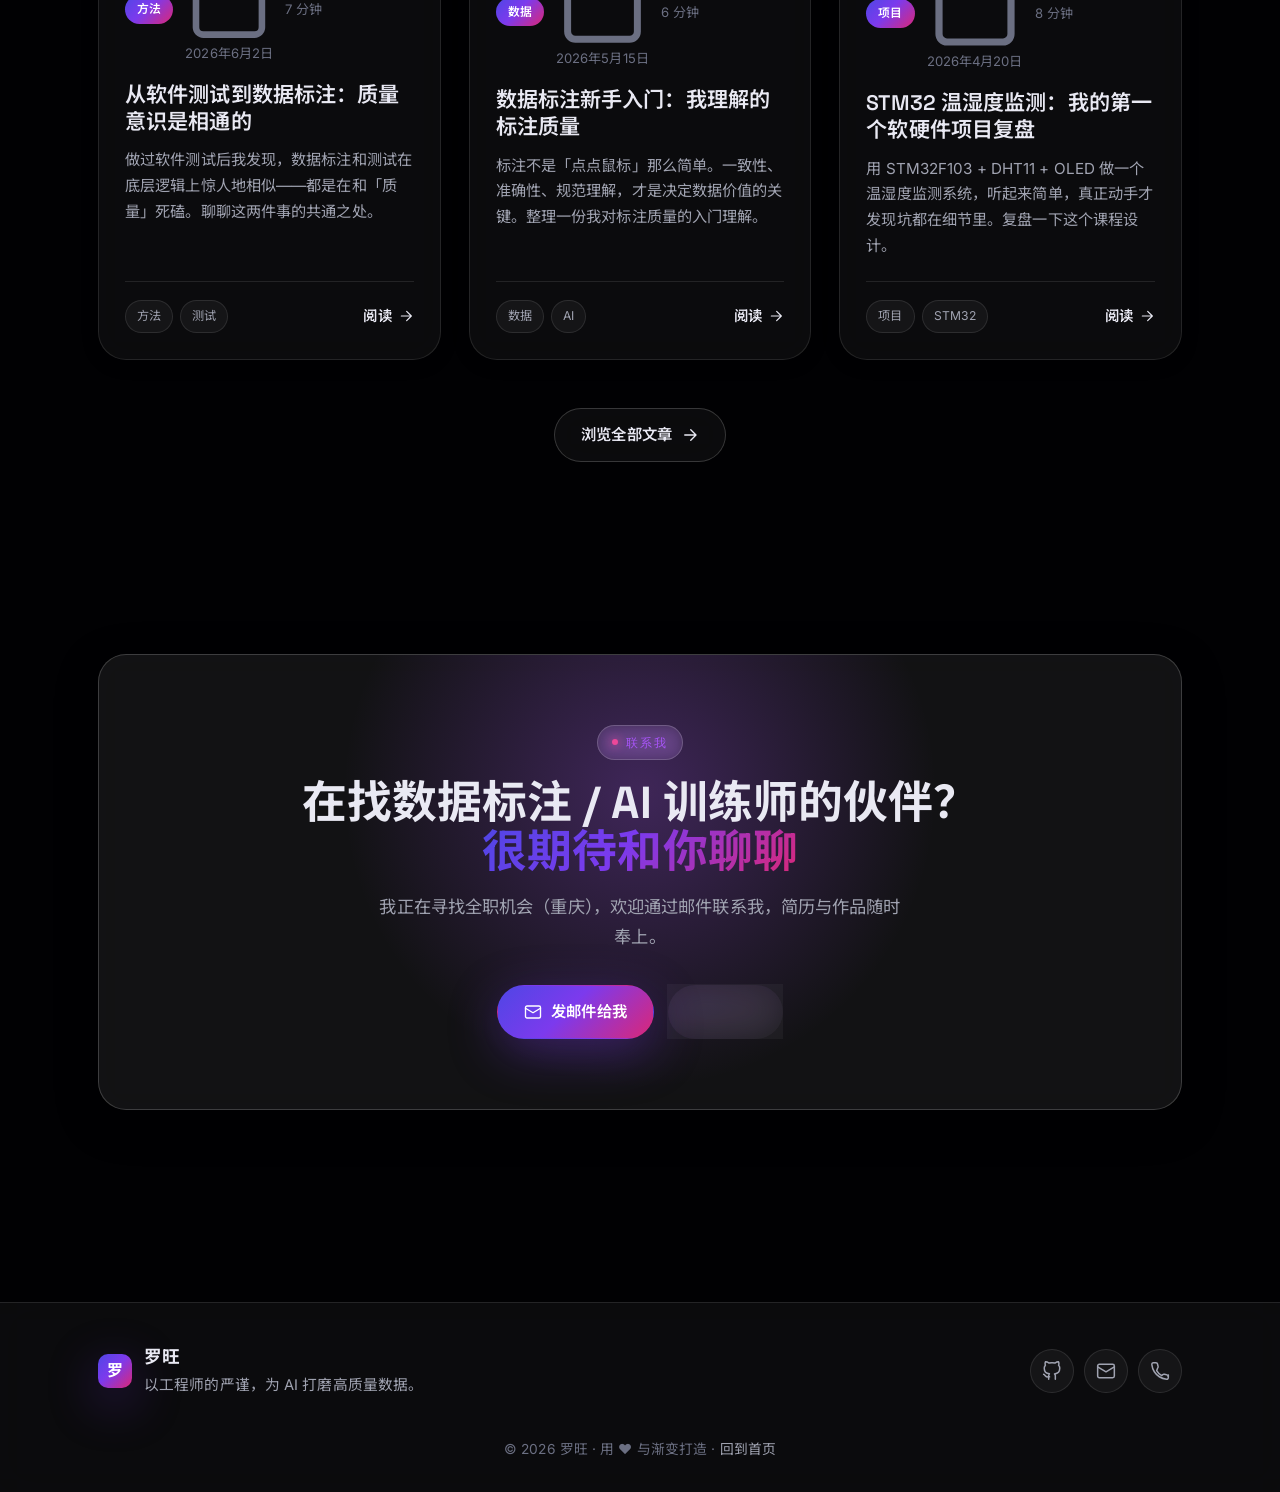
==== commit 7c6a2dcf: "feat: 替换为罗旺真实简历内容，定位数据标注/AI训练师" ====
--- a/index.html
+++ b/index.html
@@ -3,14 +3,14 @@
 <head>
   <meta charset="UTF-8" />
   <meta name="viewport" content="width=device-width, initial-scale=1.0" />
-  <title>陈星河 · 创意开发者与设计工程师</title>
-  <meta name="description" content="陈星河的个人网站 —— 创意开发者、设计工程师。作品集与技术博客，专注现代界面、动效与体验设计。" />
+  <title>罗旺 · 数据标注与 AI 训练师</title>
+  <meta name="description" content="罗旺的个人网站 —— 电子科学与技术本科，求职数据标注 / AI 训练师。作品集与博客：STM32 软硬件项目、软件测试经验与数据质量思考。" />
   <link rel="icon" href="data:image/svg+xml,%3Csvg xmlns='http://www.w3.org/2000/svg' viewBox='0 0 32 32'%3E%3Cdefs%3E%3ClinearGradient id='g' x1='0' y1='0' x2='1' y2='1'%3E%3Cstop offset='0' stop-color='%236366f1'/%3E%3Cstop offset='.5' stop-color='%23a855f7'/%3E%3Cstop offset='1' stop-color='%23ec4899'/%3E%3C/linearGradient%3E%3C/defs%3E%3Crect width='32' height='32' rx='8' fill='url(%23g)'/%3E%3Cpath d='M16 7l2.3 6.2L24.5 15l-6.2 2.3L16 23.5l-2.3-6.2L7.5 15z' fill='white'/%3E%3C/svg%3E" />
   <link rel="preconnect" href="https://fonts.googleapis.com" />
   <link rel="preconnect" href="https://fonts.gstatic.com" crossorigin />
   <link href="https://fonts.googleapis.com/css2?family=Space+Grotesk:wght@400;500;600;700&family=Inter:wght@400;500;600;700&family=JetBrains+Mono:wght@400;500&family=Noto+Sans+SC:wght@400;500;700&display=swap" rel="stylesheet" />
-  <link rel="stylesheet" href="css/style.css?v=3" />
-  <link rel="stylesheet" href="css/components.css?v=3" />
+  <link rel="stylesheet" href="css/style.css?v=4" />
+  <link rel="stylesheet" href="css/components.css?v=4" />
   <script>(function(){try{if(localStorage.getItem('theme')==='light'){document.documentElement.setAttribute('data-theme','light');}}catch(e){}})();</script>
 </head>
 <body>
@@ -19,12 +19,12 @@
     <header class="hero">
       <div class="container hero__grid">
         <div class="hero__intro">
-          <span class="hero__badge"><span class="dot"></span>正在接受新的合作机会</span>
+          <span class="hero__badge"><span class="dot"></span>求职中 · 数据标注 / AI 训练师</span>
           <h1 class="hero__title">
             <span class="line">你好，我是</span>
-            <span class="line text-grad">陈星河</span>
+            <span class="line text-grad">罗旺</span>
           </h1>
-          <p class="hero__lead">一名创意开发者与设计工程师，热衷于把想法变成会呼吸的、有温度的数字界面。</p>
+          <p class="hero__lead">电子科学与技术本科，带着扎实的编程基础与软件测试的质量意识，正转向数据标注与 AI 训练 —— 用工科的严谨，帮 AI 学得更准。</p>
           <div class="hero__cta">
             <a class="btn btn--primary" href="projects.html">
               查看作品
@@ -40,11 +40,11 @@
           <div class="float-card float-card--a glass">
             <div class="fc-row">
               <span class="fc-ico">
-                <svg viewBox="0 0 24 24" fill="none" stroke="currentColor" stroke-width="1.8" stroke-linecap="round" stroke-linejoin="round"><path d="M16 18l6-6-6-6M8 6l-6 6 6 6"/></svg>
+                <svg viewBox="0 0 24 24" fill="none" stroke="currentColor" stroke-width="1.8" stroke-linecap="round" stroke-linejoin="round"><path d="M12 2l9 5-9 5-9-5 9-5zM3 12l9 5 9-5M3 17l9 5 9-5"/></svg>
               </span>
               <div>
-                <div class="fc-title">正在编写代码</div>
-                <div class="fc-sub">aurora-ui · main</div>
+                <div class="fc-title">数据标注 · 质量优先</div>
+                <div class="fc-sub">一致 · 准确 · 可复现</div>
               </div>
             </div>
             <div class="spark"><i></i><i></i><i></i><i></i><i></i></div>
@@ -53,11 +53,11 @@
           <div class="float-card float-card--b glass">
             <div class="fc-row">
               <span class="fc-ico">
-                <svg viewBox="0 0 24 24" fill="none" stroke="currentColor" stroke-width="1.8" stroke-linecap="round" stroke-linejoin="round"><path d="M12 2l9 5-9 5-9-5 9-5zM3 12l9 5 9-5M3 17l9 5 9-5"/></svg>
+                <svg viewBox="0 0 24 24" fill="none" stroke="currentColor" stroke-width="1.8" stroke-linecap="round" stroke-linejoin="round"><rect x="6" y="6" width="12" height="12" rx="2"/><path d="M9 2v2M15 2v2M9 20v2M15 20v2M2 9h2M2 15h2M20 9h2M20 15h2"/></svg>
               </span>
               <div>
-                <div class="fc-title">12 个项目</div>
-                <div class="fc-sub">设计 · 开发 · 上线</div>
+                <div class="fc-title">STM32 软硬件项目</div>
+                <div class="fc-sub">嵌入式 · C 语言</div>
               </div>
             </div>
           </div>
@@ -65,11 +65,11 @@
           <div class="float-card float-card--c glass">
             <div class="fc-row">
               <span class="fc-ico">
-                <svg viewBox="0 0 24 24" fill="none" stroke="currentColor" stroke-width="1.8" stroke-linecap="round" stroke-linejoin="round"><path d="M12 3l1.9 4.8L19 9.7l-4.1 2.9L16 18l-4-2.6L8 18l1.1-5.4L5 9.7l5.1-1.9z"/></svg>
+                <svg viewBox="0 0 24 24" fill="none" stroke="currentColor" stroke-width="1.8" stroke-linecap="round" stroke-linejoin="round"><circle cx="12" cy="12" r="9"/><path d="M9 12l2 2 4-4"/></svg>
               </span>
               <div>
-                <div class="fc-title">毛玻璃设计系统</div>
-                <div class="fc-sub">现代 · 渐变 · 优雅</div>
+                <div class="fc-title">软件测试 · 三轮回归</div>
+                <div class="fc-sub">黑盒 · 边界 · 异常</div>
               </div>
             </div>
           </div>
@@ -82,8 +82,8 @@
       <div class="container">
         <div class="section-head">
           <span class="eyebrow reveal">精选作品</span>
-          <h2 class="section-title reveal" data-delay="1">用代码与设计，<span class="text-grad">解决真实问题</span></h2>
-          <p class="section-sub reveal" data-delay="2">从设计系统到数据可视化，这里是我最满意的几个项目。</p>
+          <h2 class="section-title reveal" data-delay="1">我做过的<span class="text-grad">真实项目</span></h2>
+          <p class="section-sub reveal" data-delay="2">电子工科背景下的几次完整实践 —— 从硬件调试到软件测试，每一个都亲手做下来。</p>
         </div>
         <div class="grid grid--3" id="featured-projects"></div>
         <div class="center" style="margin-top:48px">
@@ -100,8 +100,8 @@
       <div class="container">
         <div class="section-head center">
           <span class="eyebrow reveal">我的技能</span>
-          <h2 class="section-title reveal" data-delay="1">一套<span class="text-grad">全栈式</span>的创造能力</h2>
-          <p class="section-sub reveal" data-delay="2">设计与工程兼修，让想法从草图一路走到上线。</p>
+          <h2 class="section-title reveal" data-delay="1">工科底子 + <span class="text-grad">质量意识</span></h2>
+          <p class="section-sub reveal" data-delay="2">把编程、电子与测试的训练，迁移到数据与 AI 的方向上。</p>
         </div>
         <div class="grid grid--3" id="skills"></div>
         <div class="chip-cloud reveal" id="stack" style="margin-top:40px;justify-content:center"></div>
@@ -113,8 +113,8 @@
       <div class="container">
         <div class="section-head">
           <span class="eyebrow reveal">最新文章</span>
-          <h2 class="section-title reveal" data-delay="1">记录思考，<span class="text-grad">分享所学</span></h2>
-          <p class="section-sub reveal" data-delay="2">关于前端、设计与成长的一些笔记。</p>
+          <h2 class="section-title reveal" data-delay="1">记录学习，<span class="text-grad">分享思考</span></h2>
+          <p class="section-sub reveal" data-delay="2">关于数据标注、软件测试与转型路上的一些笔记。</p>
         </div>
         <div class="grid grid--3" id="recent-posts"></div>
         <div class="center" style="margin-top:48px">
@@ -131,10 +131,10 @@
       <div class="container">
         <div class="cta-card reveal">
           <span class="eyebrow">联系我</span>
-          <h2 class="cta-card__title" style="margin-top:18px">有项目想聊聊？<br /><span class="text-grad">让我们一起创造点东西</span></h2>
-          <p class="cta-card__sub">无论是合作、招聘还是单纯交个朋友，都欢迎随时给我发邮件。</p>
+          <h2 class="cta-card__title" style="margin-top:18px">在找数据标注 / AI 训练师的伙伴？<br /><span class="text-grad">很期待和你聊聊</span></h2>
+          <p class="cta-card__sub">我正在寻找全职机会（重庆），欢迎通过邮件联系我，简历与作品随时奉上。</p>
           <div class="cta-card__actions">
-            <a class="btn btn--primary" href="mailto:hello@example.com">
+            <a class="btn btn--primary" href="mailto:m16623701959@163.com">
               <svg viewBox="0 0 24 24" fill="none" stroke="currentColor" stroke-width="1.8" stroke-linecap="round" stroke-linejoin="round"><rect x="2" y="4" width="20" height="16" rx="2"/><path d="M22 7l-10 6L2 7"/></svg>
               发邮件给我
             </a>
@@ -145,7 +145,7 @@
     </section>
   </main>
 
-  <script src="js/data.js"></script>
-  <script src="js/main.js"></script>
+  <script src="js/data.js?v=4"></script>
+  <script src="js/main.js?v=4"></script>
 </body>
 </html>
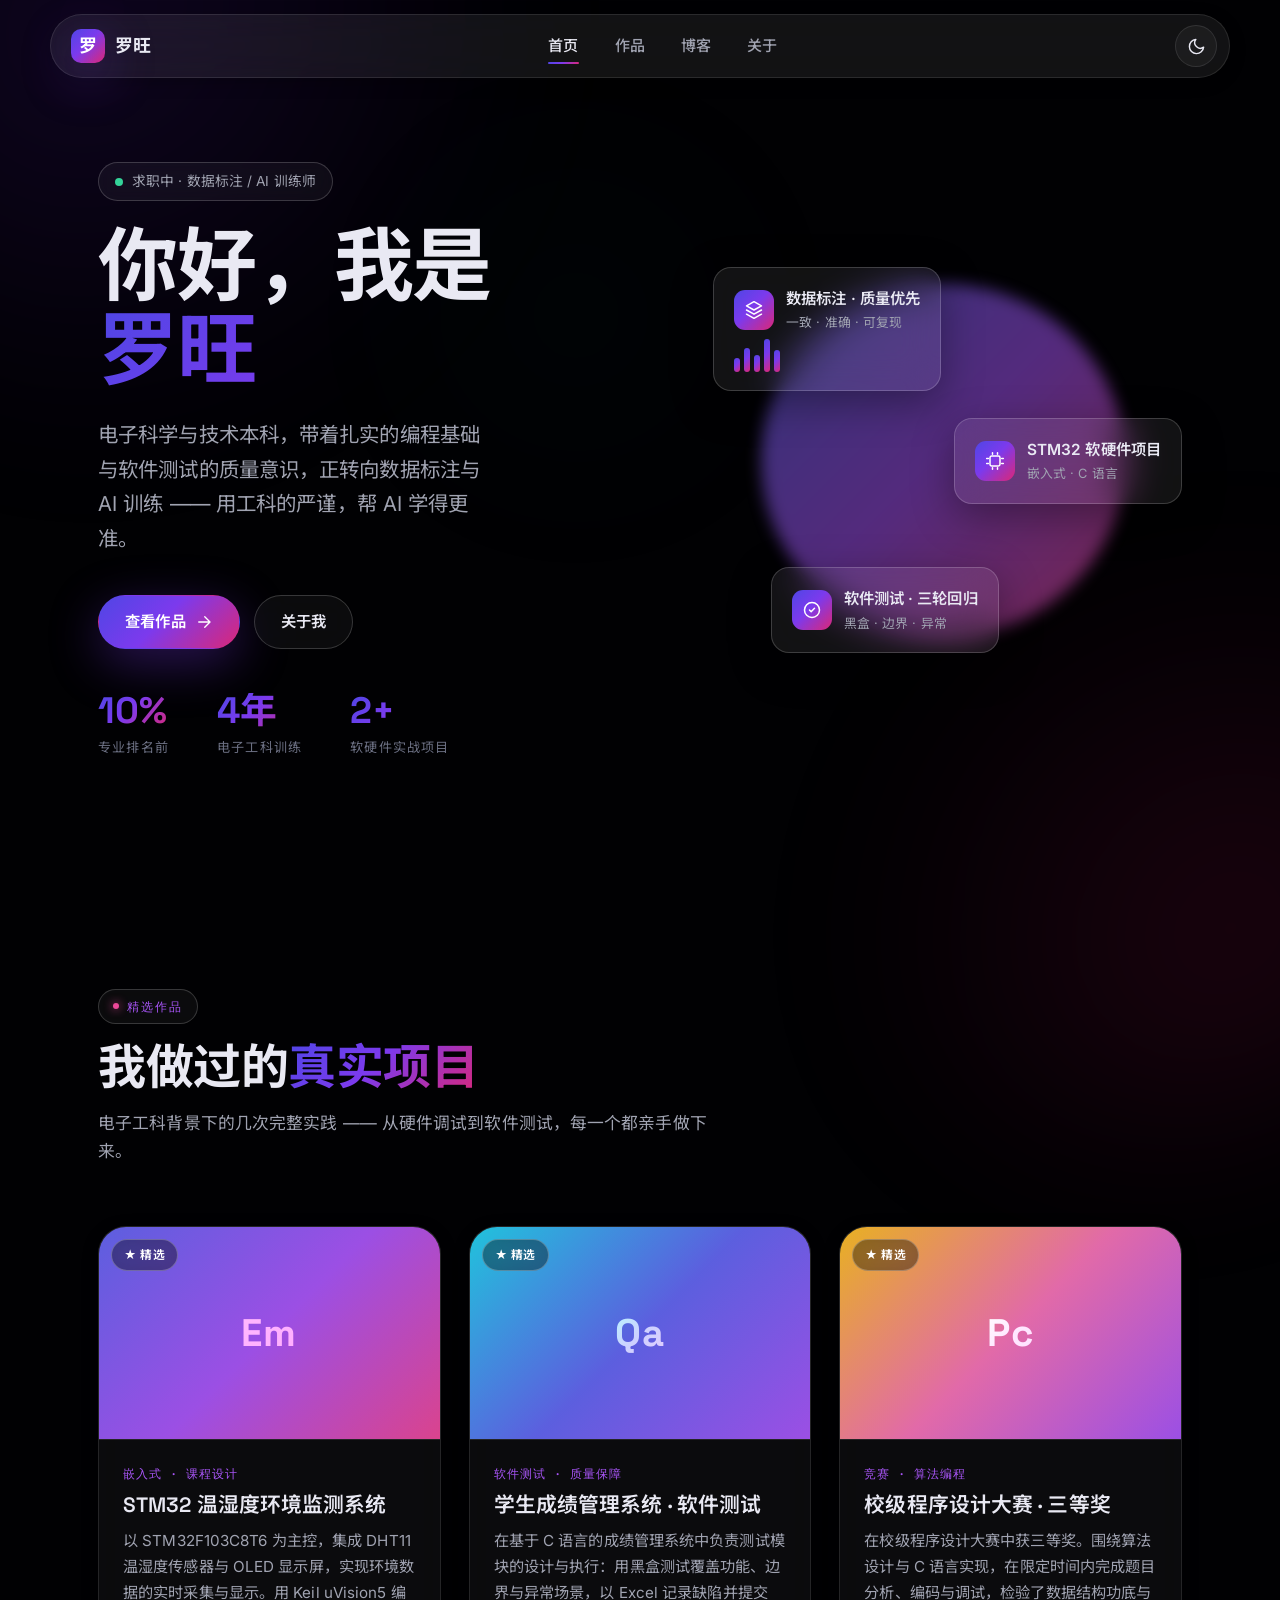
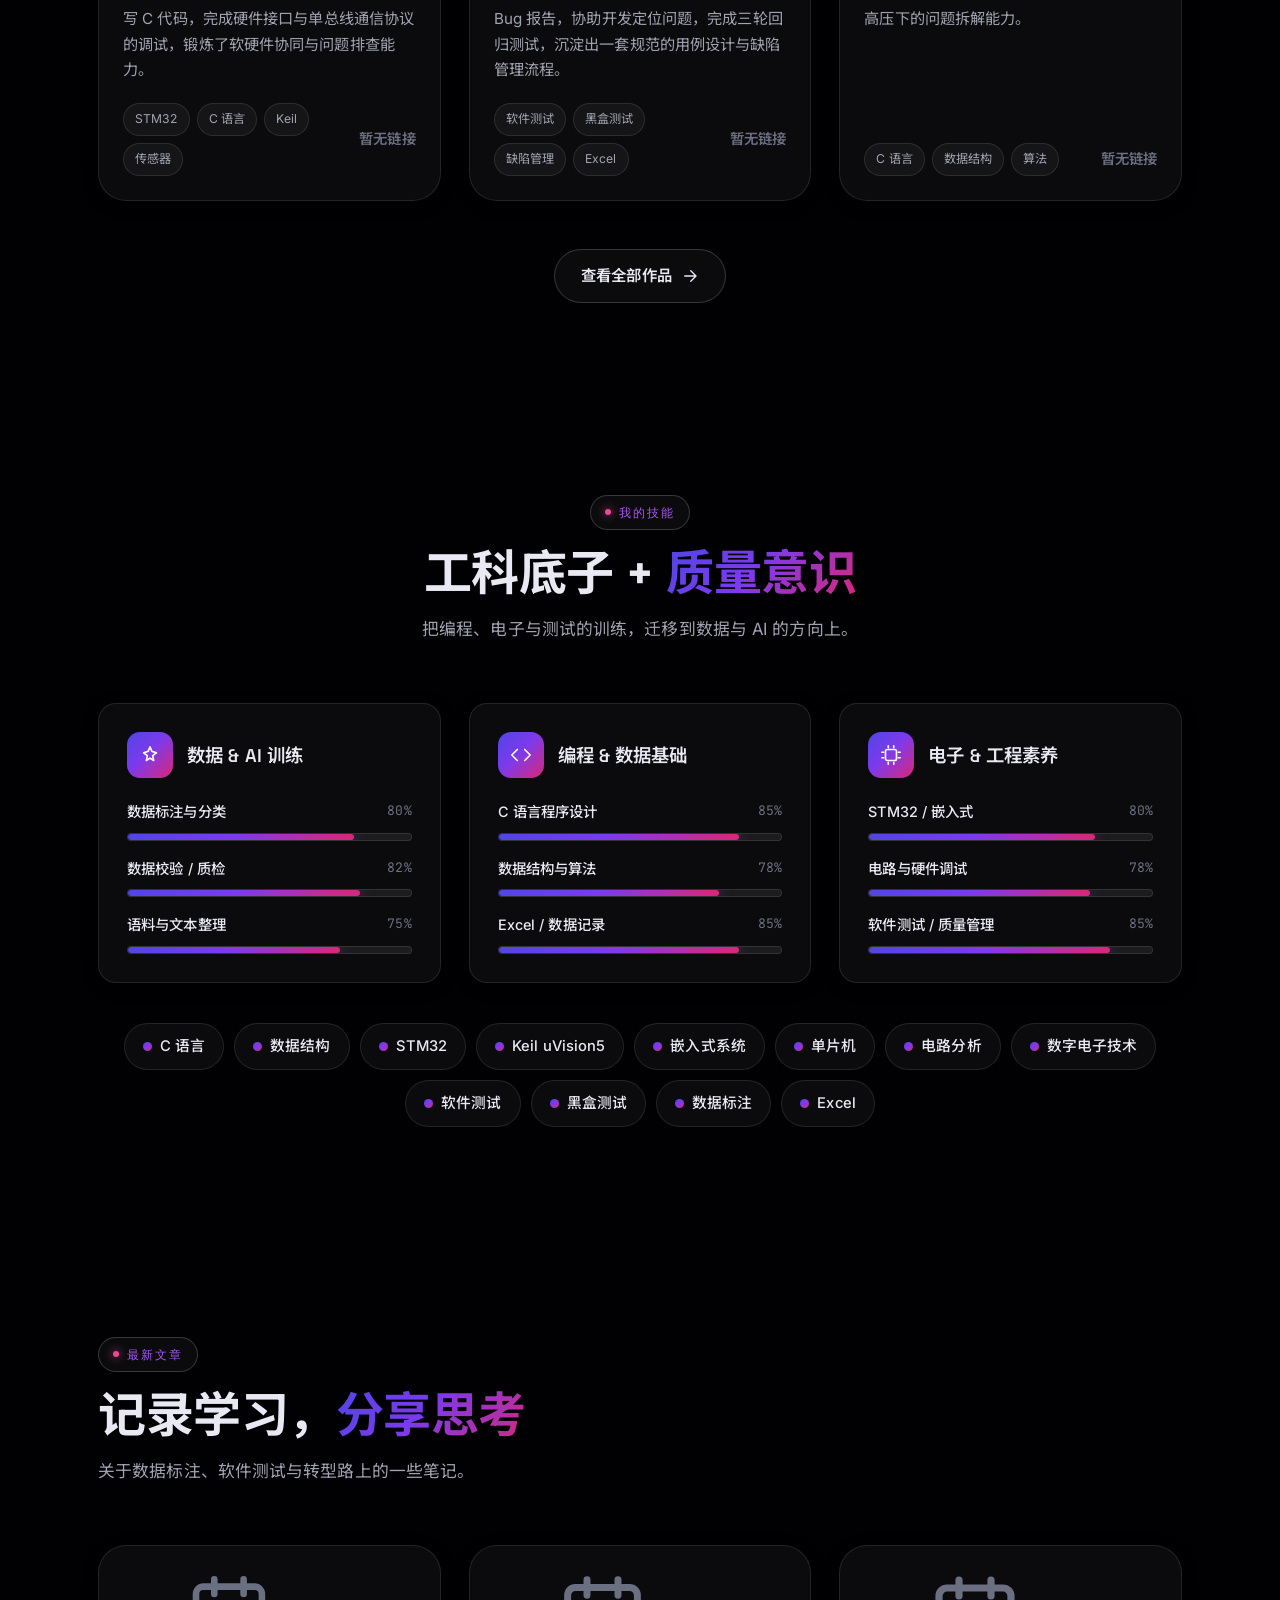
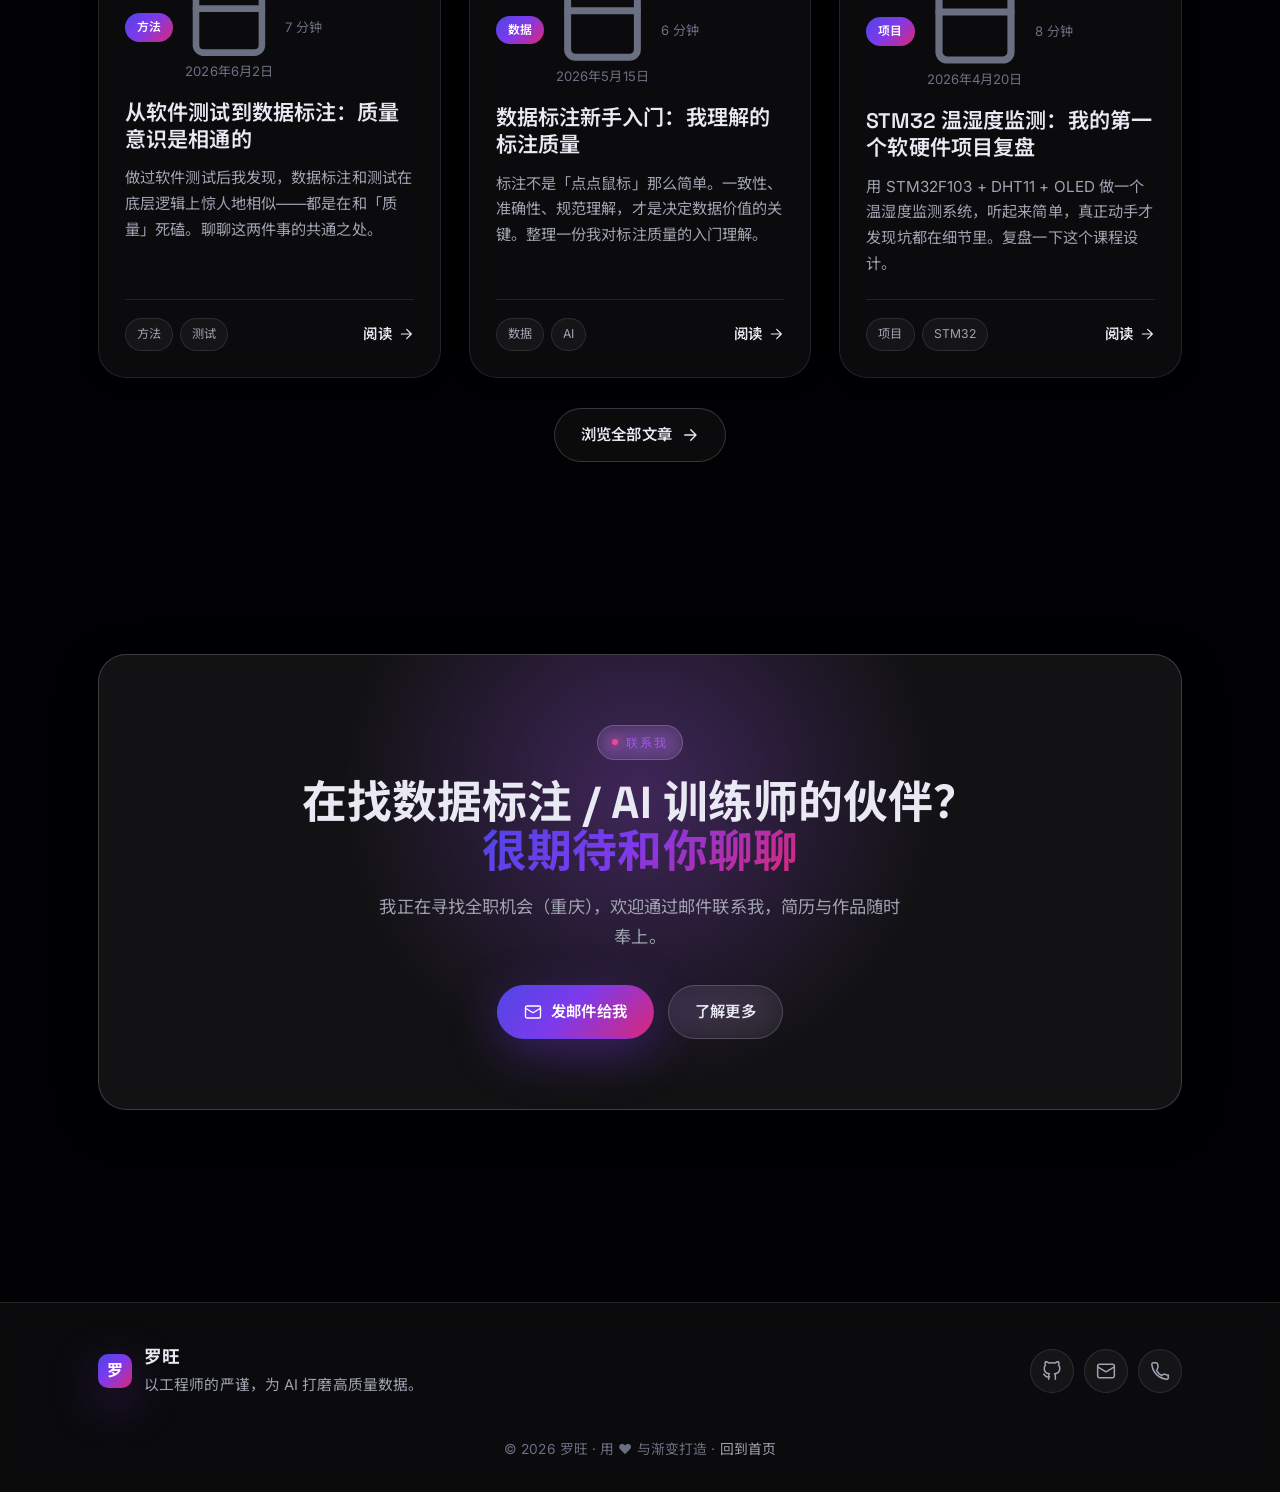
==== commit bd3dd0e5: "fix: 优化滚动动效兜底与项目空链接" ====
--- a/index.html
+++ b/index.html
@@ -9,8 +9,8 @@
   <link rel="preconnect" href="https://fonts.googleapis.com" />
   <link rel="preconnect" href="https://fonts.gstatic.com" crossorigin />
   <link href="https://fonts.googleapis.com/css2?family=Space+Grotesk:wght@400;500;600;700&family=Inter:wght@400;500;600;700&family=JetBrains+Mono:wght@400;500&family=Noto+Sans+SC:wght@400;500;700&display=swap" rel="stylesheet" />
-  <link rel="stylesheet" href="css/style.css?v=4" />
-  <link rel="stylesheet" href="css/components.css?v=4" />
+  <link rel="stylesheet" href="css/style.css?v=6" />
+  <link rel="stylesheet" href="css/components.css?v=6" />
   <script>(function(){try{if(localStorage.getItem('theme')==='light'){document.documentElement.setAttribute('data-theme','light');}}catch(e){}})();</script>
 </head>
 <body>
@@ -145,7 +145,7 @@
     </section>
   </main>
 
-  <script src="js/data.js?v=4"></script>
-  <script src="js/main.js?v=4"></script>
+  <script src="js/data.js?v=6"></script>
+  <script src="js/main.js?v=6"></script>
 </body>
 </html>
--- a/css/style.css
+++ b/css/style.css
@@ -449,9 +449,11 @@
 
 /* ---------- 滚动揭示动效 ---------- */
 .reveal {
-  opacity: 0;
-  transform: translateY(28px);
   transition: opacity 0.7s var(--ease), transform 0.7s var(--ease);
+}
+.js .reveal {
+  opacity: 1;
+  transform: translateY(18px);
 }
 .reveal.is-visible { opacity: 1; transform: none; }
 .reveal[data-delay="1"] { transition-delay: 0.08s; }
--- a/css/components.css
+++ b/css/components.css
@@ -246,8 +246,12 @@
   color: var(--text);
   white-space: nowrap;
 }
+.project-card__link.is-disabled {
+  color: var(--text-dim);
+  cursor: default;
+}
 .project-card__link svg { width: 16px; height: 16px; transition: transform var(--t-fast); }
-.project-card:hover .project-card__link svg { transform: translate(3px, -3px); }
+.project-card:hover .project-card__link:not(.is-disabled) svg { transform: translate(3px, -3px); }
 
 /* ============================================================
    博客文章卡片
